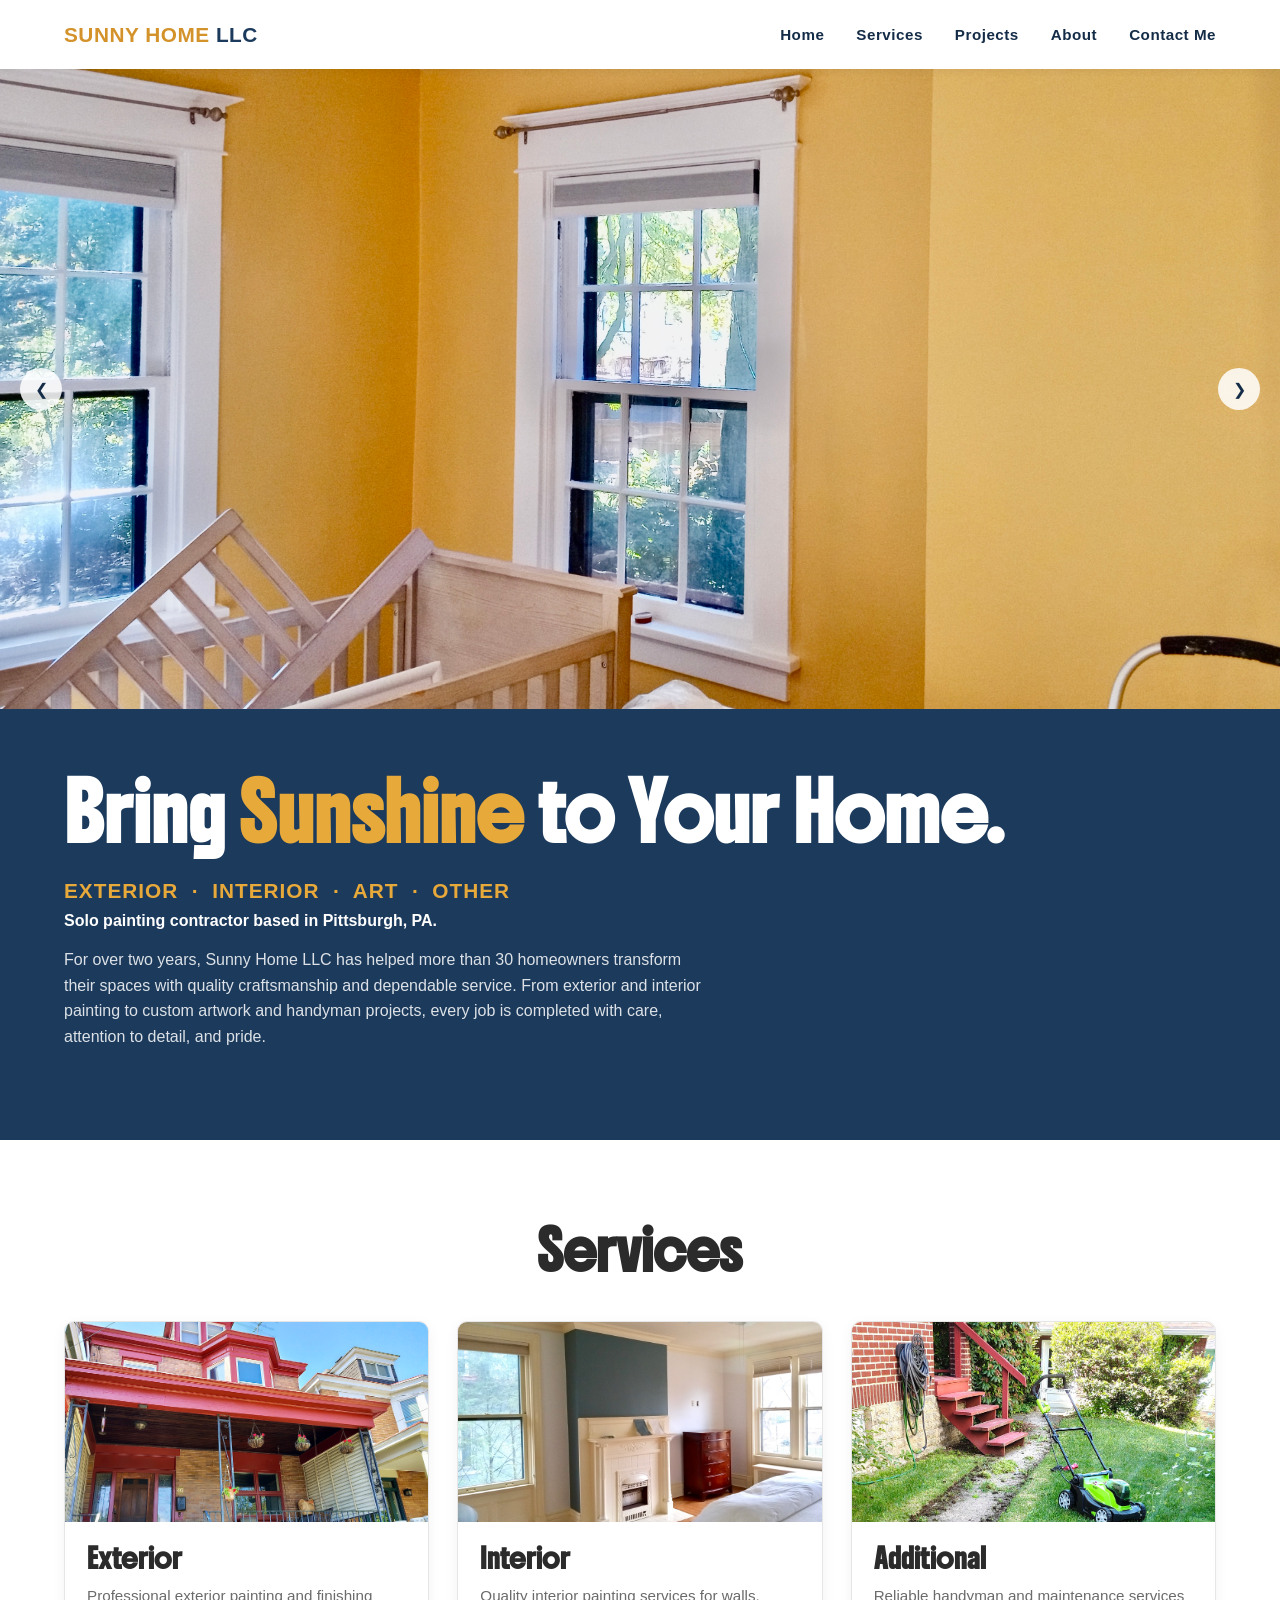
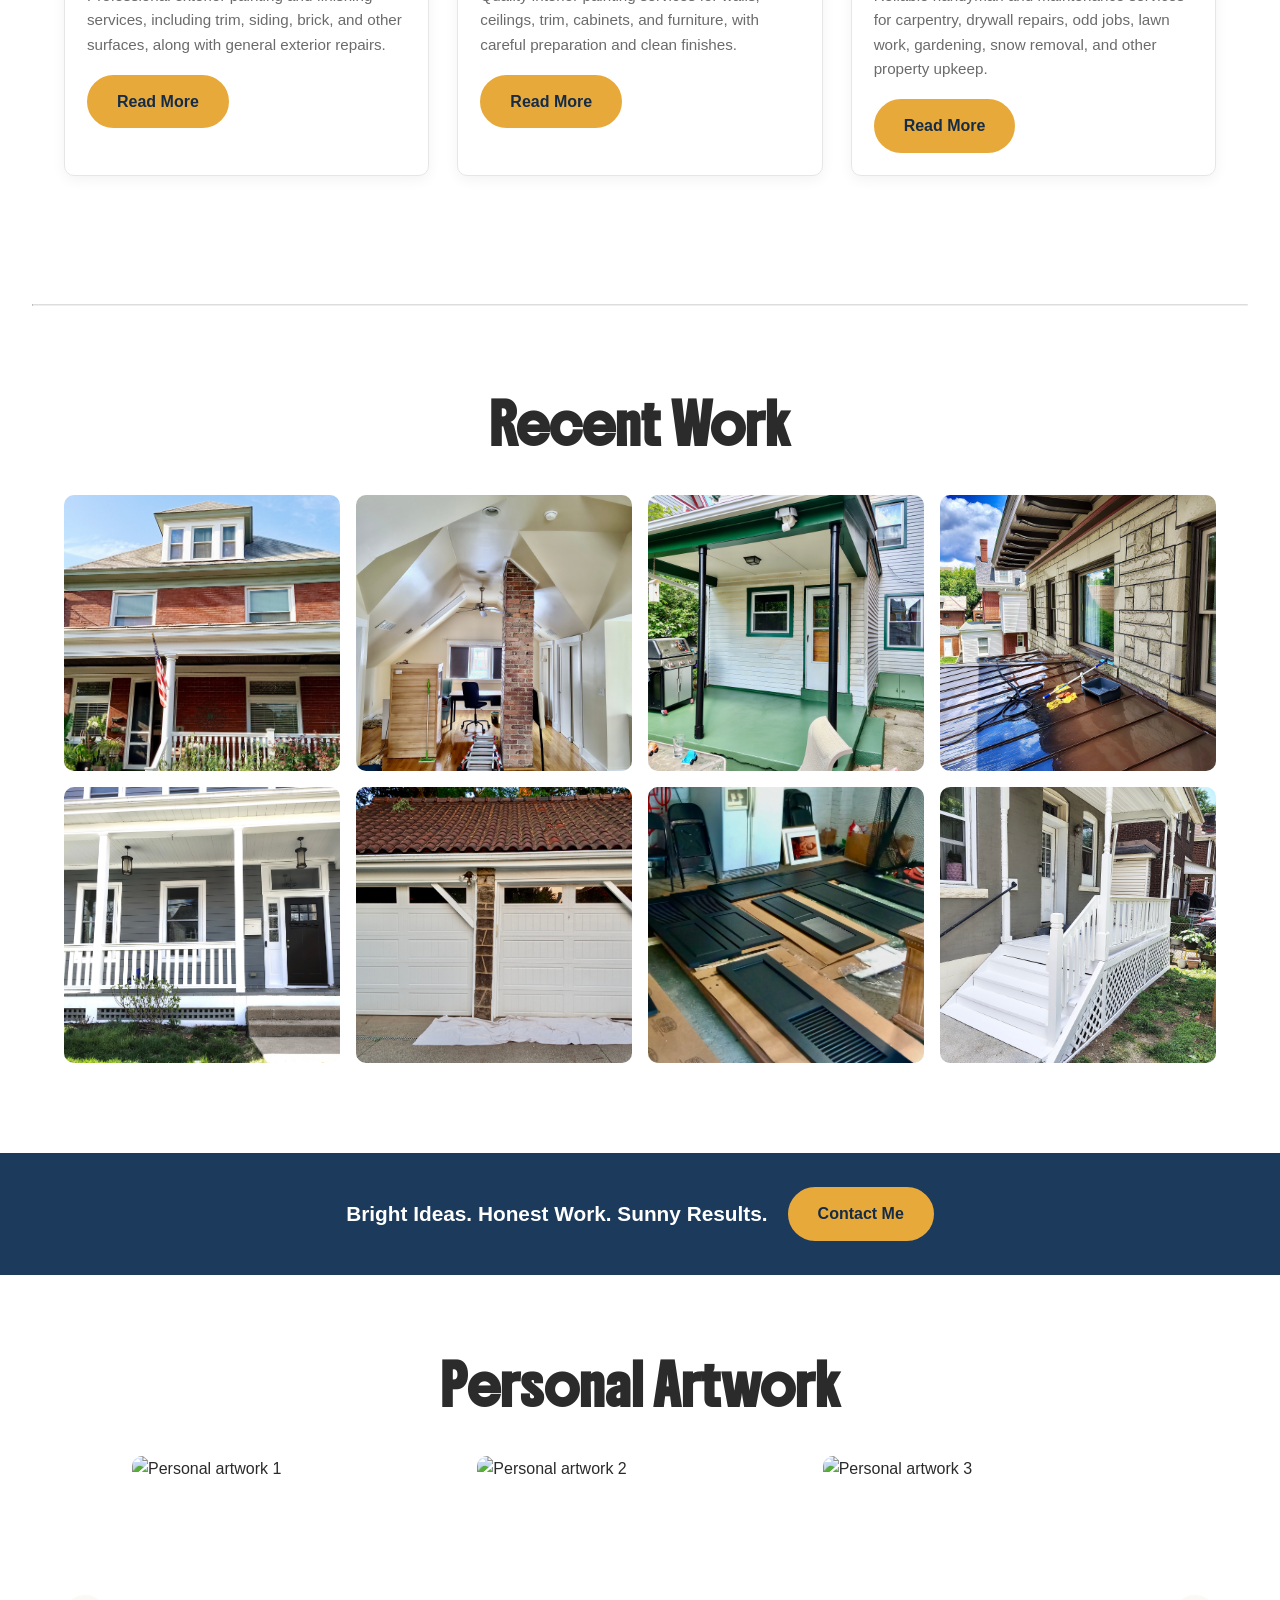
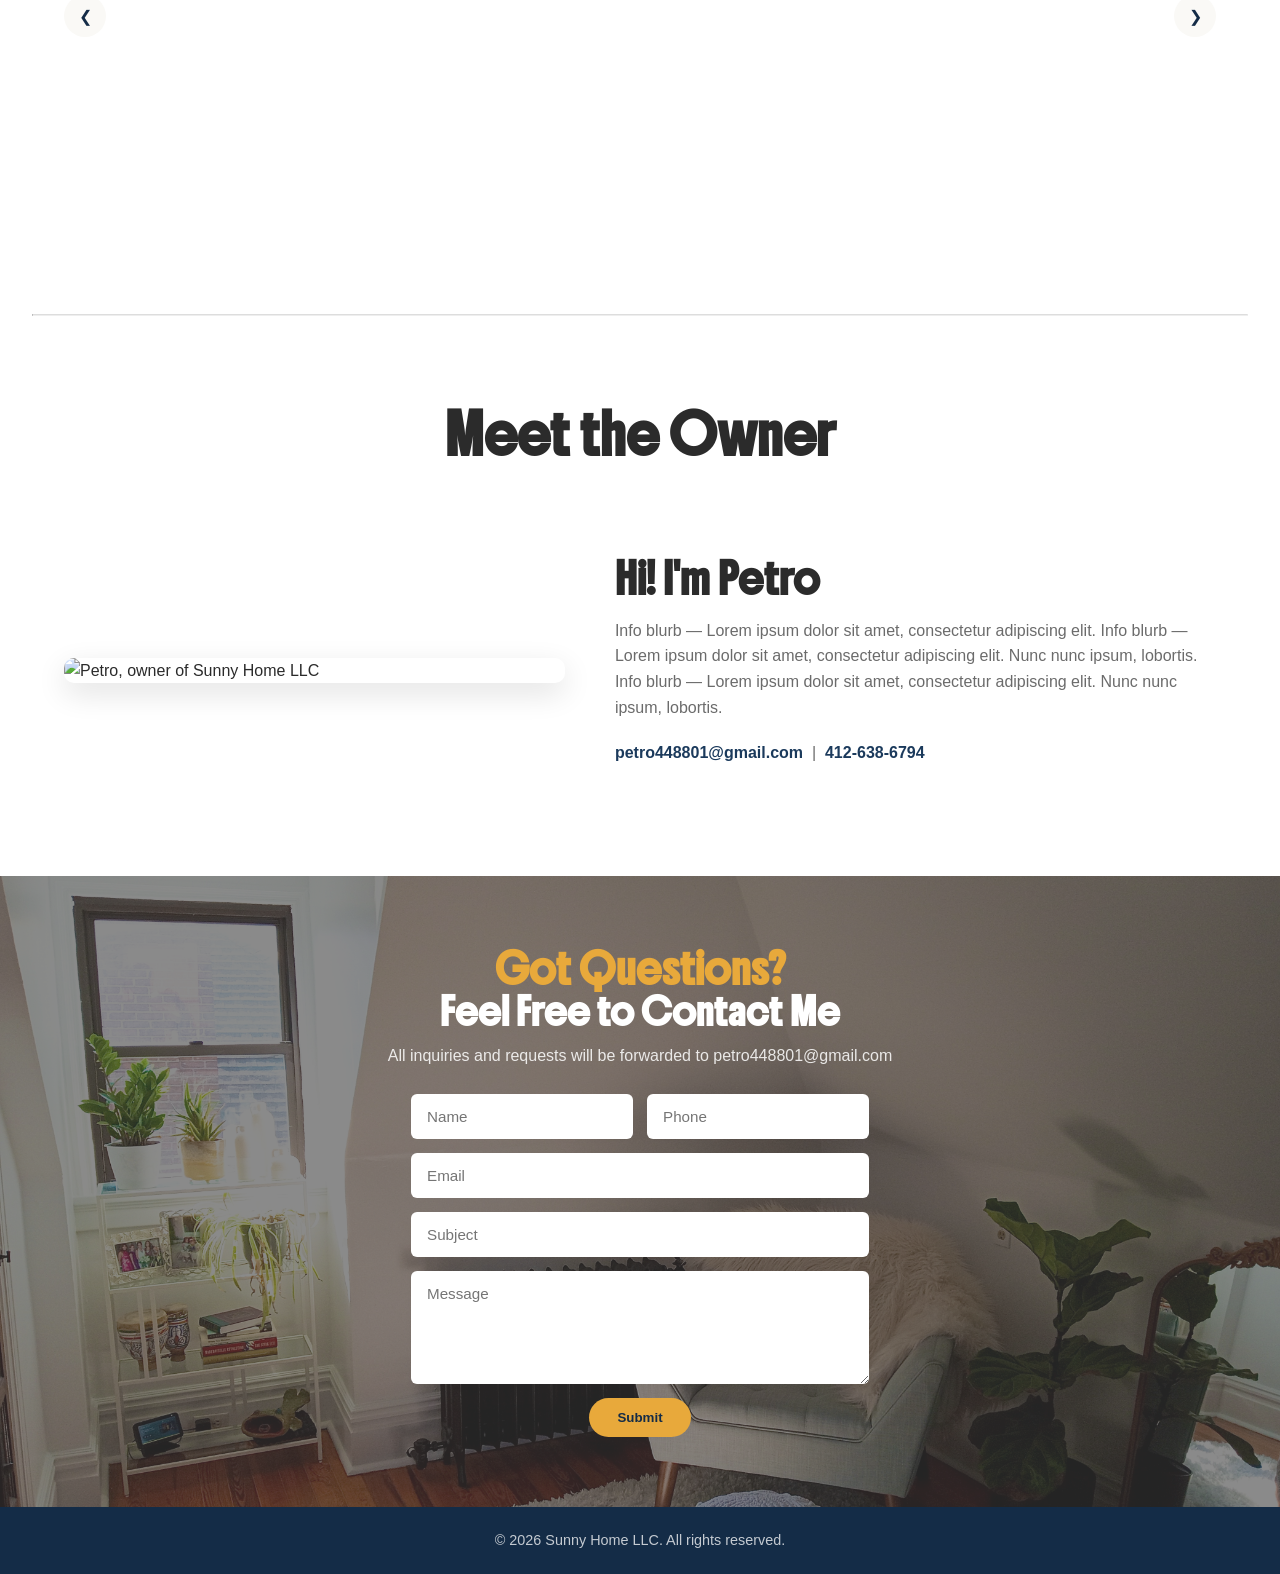
==== index.html @ 4b1f2ca2 "Add files via upload" ====
<!DOCTYPE html>
<html>
  <head>
    <meta charset="UTF-8">
    <meta name="viewport" content="width=device-width, initial-scale=1.0">

    <title>Sunny Home LLC | Painting & Handyman Services in Pittsburgh, PA</title>
    <link rel="stylesheet" href="style.css">

	<link rel="preconnect" href="https://fonts.googleapis.com">
<link rel="preconnect" href="https://fonts.gstatic.com" crossorigin>
<link href="https://fonts.googleapis.com/css2?family=Boldonse&display=swap" rel="stylesheet">

  </head>
  <body>

  <header class="site-header">
    <div class="header-inner">
      <a href="#home" class="logo">SUNNY HOME <span>LLC</span></a>

      <!-- Hamburger button, only shows on mobile -->
      <button class="menu-toggle" id="menuToggle" aria-label="Open menu">
        <span></span><span></span><span></span>
      </button>

      <nav class="main-nav" id="mainNav">
        <ul>
          <li><a href="#home">Home</a></li>
          <li><a href="#services">Services</a></li>
          <li><a href="#projects">Projects</a></li>
          <li><a href="#about">About</a></li>
          <li><a href="#contact">Contact Me</a></li>
        </ul>
      </nav>
    </div>
  </header>


  <section class="hero" id="home">
    <div class="slider" id="heroSlider">
      <div class="slide active">
        <img src="images/interior/yellowWallsWindows.jpg" alt="Sunny yellow painted walls and windows">
      </div>
      <div class="slide">
        <img src="images/interior/beigeStairsLadder.jpg" alt="Freshly painted white exterior of event space">
      </div>
      <div class="slide">
        <img src="images/exterior/whiteEventSpace.jpg" alt="Freshly painted white exterior of event space">
      </div>
    </div>
    <button class="slider-arrow prev" data-slider="heroSlider" aria-label="Previous photo">&#10094;</button>
    <button class="slider-arrow next" data-slider="heroSlider" aria-label="Next photo">&#10095;</button>
  </section>


  <section class="intro-banner">
    <div class="container">
      <h1>Bring <span class="accent">Sunshine</span> to Your Home.</h1>
      <p class="tags">EXTERIOR &nbsp;&middot;&nbsp; INTERIOR &nbsp;&middot;&nbsp; ART &nbsp;&middot;&nbsp; OTHER</p>
      <p class="lede">Solo painting contractor based in Pittsburgh, PA.</p>
      <p class="body-text">
        For over two years, Sunny Home LLC has helped more than 30 homeowners transform their spaces with quality craftsmanship and dependable service. From exterior and interior painting to custom artwork and handyman projects, every job is completed with care, attention to detail, and pride.
      </p>
    </div>
  </section>


  <section class="services" id="services">
    <div class="container">
      <h2 class="section-title">Services</h2>

      <div class="service-grid">
        <article class="service-card">
          <img src="images/exterior/redBordersHouse.jpg" alt="Exterior painting project">
          <div class="service-body">
            <h3>Exterior</h3>
            <p>Professional exterior painting and finishing services, including trim, siding, brick, and other surfaces, along with general exterior repairs.</p>
            <a href="#" class="btn btn-gold">Read More</a>
          </div>
        </article>

        <article class="service-card">
          <img src="images/interior/beigeBedroomFireplace.jpg" alt="Interior painting project">
          <div class="service-body">
            <h3>Interior</h3>
            <p> Quality interior painting services for walls, ceilings, trim, cabinets, and furniture, with careful preparation and clean finishes.</p>
            <a href="#" class="btn btn-gold">Read More</a>
          </div>
        </article>

        <article class="service-card">
          <img src="images/other/greenGardenLawnmower.jpg" alt="Additional services: green garden with lawnmower">
          <div class="service-body">
            <h3>Additional</h3>
            <p>Reliable handyman and maintenance services for carpentry, drywall repairs, odd jobs, lawn work, gardening, snow removal, and other property upkeep.</p>
            <a href="#" class="btn btn-gold">Read More</a>
          </div>
        </article>
      </div>
    </div>
  </section>
<hr>

  <section class="gallery" id="projects">
    <div class="container">
      <h2 class="section-title">Recent Work</h2>
      <div class="gallery-grid">
        <div class="gallery-item"><img src="images/exterior/brickTwoFloorHouseFront.jpg" alt="Recent painting project 1, of brick two-floor house"></div>
        <div class="gallery-item"><img src="images/interior/beigeGeometricChimneyRoom.jpg" alt="Recent painting project 2, of beige geometric room with a brick chimney in the middle"></div>
        <div class="gallery-item"><img src="images/exterior/greenBackPorchGrill.jpg" alt="Recent painting project 3, of green back porch with grill"></div>
        <div class="gallery-item"><img src="images/other/servicingSecFloorWindow.jpg" alt="Recent painting project 4, servicing second floor window with cleaning tools"></div>
        <div class="gallery-item"><img src="images/exterior/grayWhiteFrontPorchHouse.jpg" alt="Recent painting project 5, of gray and white front porch"></div>
        <div class="gallery-item"><img src="images/exterior/whiteTwoGarages.jpg" alt="Recent painting project 6, of two white garages"></div>
        <div class="gallery-item"><img src="images/interior/blackDryingCabinets.jpg" alt="Recent painting project 7, of freshly-painted black cabinet doors drying"></div>
        <div class="gallery-item"><img src="images/exterior/whiteStairsBackPorch.jpg" alt="Recent painting project 8, of white stairs leading to back porch"></div>
      </div>
    </div>
  </section>


  <section class="cta-strip">
    <div class="container cta-inner">
      <p>Bright Ideas. Honest Work. Sunny Results.</p>
      <div class="cta-buttons">
        <a href="#contact" class="btn btn-gold">Contact Me</a>
      </div>
    </div>
  </section>


  <section class="artwork">
    <div class="container">
      <h2 class="section-title">Personal Artwork</h2>
    </div>
    <div class="artwork-slider-wrap">
      <button class="slider-arrow prev" data-slider="artSlider" aria-label="Previous artwork">&#10094;</button>
      <div class="artwork-slider" id="artSlider">
        <div class="art-track">
          <div class="art-slide"><img src="https://placehold.co/450x350/6f8fb8/ffffff?text=Artwork+1" alt="Personal artwork 1"></div>
          <div class="art-slide"><img src="https://placehold.co/450x350/cfd6df/6b6b6b?text=Artwork+2" alt="Personal artwork 2"></div>
          <div class="art-slide"><img src="https://placehold.co/450x350/eaeaea/6b6b6b?text=Artwork+3" alt="Personal artwork 3"></div>
        </div>
      </div>
      <button class="slider-arrow next" data-slider="artSlider" aria-label="Next artwork">&#10095;</button>
    </div>
  </section>

<hr>
  <section class="about" id="about">
    <div class="container about-grid">
      <h2 class="section-title about-title">Meet the Owner</h2>
      <div class="about-photo">
        <img src="https://placehold.co/500x600/6f8fb8/ffffff?text=Petro%27s+Photo" alt="Petro, owner of Sunny Home LLC">
      </div>
      <div class="about-text">
        <h3>Hi! I'm Petro</h3>
        <p>
          Info blurb — Lorem ipsum dolor sit amet, consectetur adipiscing elit.
          Info blurb — Lorem ipsum dolor sit amet, consectetur adipiscing elit.
          Nunc nunc ipsum, lobortis. Info blurb — Lorem ipsum dolor sit amet,
          consectetur adipiscing elit. Nunc nunc ipsum, lobortis.
        </p>
        <p class="contact-line">
          <a href="mailto:petro448801@gmail.com">petro448801@gmail.com</a>
          &nbsp;|&nbsp;
          <a href="tel:4126366794">412-638-6794</a>
        </p>
      </div>
    </div>
  </section>


  <section class="contact" id="contact">
    <div class="contact-overlay">
      <div class="contactcontainer">
        <p class="eyebrow">Got Questions?</p>
        <h2>Feel Free to Contact Me</h2>
        <p class="contact-sub">All inquiries and requests will be forwarded to petro448801@gmail.com</p>

        <form id="contactForm" class="contact-form" action="https://formspree.io/f/mqpkzjka" method="POST">
          <div class="form-row">
            <input type="text" name="name" placeholder="Name" required>
            <input type="text" name="phone" placeholder="Phone">
          </div>
          <input type="email" name="email" placeholder="Email" required>
          <input type="text" name="subject" placeholder="Subject">
          <textarea name="message" rows="5" placeholder="Message" required></textarea>
          <button type="submit" class="btn btn-gold">Submit</button>
        </form>
      </div>
    </div>
  </section>


  <footer class="site-footer">
    <p>&copy; <span id="year"></span> Sunny Home LLC. All rights reserved.</p>
  </footer>

  <script src="script.js"></script>
</body>
</html>
---- style.css ----
:root {
  /* Colors */
  --color-navy: #1b3a5c;
  --color-navy-dark: #142c47;
  --color-gold: #e8a93b;
  --color-gold-dark: #d4922b;
  --color-white: #ffffff;
  --color-cream: #faf9f6;
  --color-text: #2b2b2b;
  --color-text-light: #6b6b6b;

  /* Fonts */
  --font-heading: 'Boldonse', system-ui, sans-serif;
  --font-body: 'Inter', sans-serif;


  /* Layout */
  --max-width: 1200px;
  --radius: 10px;
}

/* base styles*/

* {
  margin: 0;
  padding: 0;
  box-sizing: border-box;
}
hr{
  display: block;
  margin-top: 3em;
  margin-bottom: 3em;
  margin-left: 2em;
  margin-right: 2em;

  border-top: 1px solid #ddd;
}




body {
  font-family: var(--font-body);
  color: var(--color-text);
  background: var(--color-white);
  line-height: 1.6;
}

img {
  max-width: 100%;
  display: block;
}

a {
  text-decoration: none;
  color: inherit;
}

ul {
  list-style: none;
}

.container {
  max-width: var(--max-width);
  margin: 0 auto;
  padding: 0 24px;
}
.contactcontainer {
  max-width: var(--max-width);
  margin: 0 auto;
  padding: 0 24px;
  display:grid;
  place-items: center;
}

.section-title {
  font-family: var(--font-heading);
  font-size: 2.4rem;
  text-align: center;
  margin-bottom: 40px;
}

/* Reusable buttons */
.btn {
  display: inline-block;
  padding: 12px 28px;
  border-radius: 999px;
  font-weight: 600;
  font-family: var(--font-body);
  transition: transform 0.15s ease, opacity 0.15s ease;
}
.btn:hover {
  transform: translateY(-2px);
}
.btn-gold {
  background: var(--color-gold);
  color: var(--color-navy-dark);
  border: 2px solid var(--color-gold);
}
.btn-gold:hover {
  background: var(--color-gold-dark);
  border-color: var(--color-gold-dark);
}
.btn-outline {
  background: transparent;
  color: var(--color-gold);
  border: 2px solid var(--color-gold);
}
.btn-outline:hover {
  background: var(--color-gold);
  color: var(--color-navy-dark);
}

/*header/nav*/

.site-header {
  background: var(--color-white);
  box-shadow: 0 2px 8px rgba(0, 0, 0, 0.06);
  position: sticky;
  top: 0;
  z-index: 100;
}

.header-inner {
  max-width: var(--max-width);
  margin: 0 auto;
  padding: 18px 24px;
  display: flex;
  align-items: center;
  justify-content: space-between;
}

.logo {
  font-family: var(--font-body);
  font-weight: 700;
  font-size: 1.3rem;
  color: var(--color-gold-dark);
  letter-spacing: 0.5px;
}
.logo span {
  color: var(--color-navy);
}

.main-nav ul {
  display: flex;
  gap: 32px;
}
.main-nav a {
  font-weight: 600;
  font-size: 0.95rem;
  color: var(--color-navy-dark);
  letter-spacing: 0.5px;
}
.main-nav a:hover {
  color: var(--color-gold-dark);
}

.menu-toggle {
  display: none;
  flex-direction: column;
  gap: 5px;
  background: none;
  border: none;
  cursor: pointer;
  padding: 6px;
}
.menu-toggle span {
  width: 26px;
  height: 3px;
  background: var(--color-navy);
  border-radius: 2px;
}

/*hero*/

.hero {
  position: relative;
  width: 100%;
  aspect-ratio: 2 / 1;
  overflow: hidden;
  background: var(--color-cream);
}

.slider {
  width: 100%;
  height: 100%;
  position: relative;
}

.slide {
  position: absolute;
  inset: 0;
  opacity: 0;
  transition: opacity 0.6s ease;
}
.slide.active {
  opacity: 1;
}
.slide img {
  width: 100%;
  height: 100%;
  object-fit: cover;
}

.slider-arrow {
  position: absolute;
  top: 50%;
  transform: translateY(-50%);
  background: rgba(255, 255, 255, 0.85);
  border: none;
  width: 42px;
  height: 42px;
  border-radius: 50%;
  cursor: pointer;
  font-size: 1rem;
  color: var(--color-navy-dark);
  z-index: 5;
}
.slider-arrow:hover {
  background: var(--color-white);
}
.slider-arrow.prev { left: 20px; }
.slider-arrow.next { right: 20px; }

/*intro banner*/

.intro-banner {
  background: var(--color-navy);
  color: var(--color-white);
  padding: 60px 0 90px;
}
.intro-banner h1 {
  font-family: var(--font-heading);
  font-weight: 700;
  font-size: clamp(2.2rem, 5vw, 3.4rem);
  margin-bottom: 18px;
}
.intro-banner .accent {
  color: var(--color-gold);
}
.intro-banner .tags {
  font-family: var(--font-body);
  color: var(--color-gold);
  font-weight: 600;
  letter-spacing: 1px;
  font-size: 1.3em;
}
.intro-banner .lede {
  font-weight: 600;
  margin-bottom: 14px;
}
.intro-banner .body-text {
  max-width: 640px;
  color: rgba(255, 255, 255, 0.85);
}

/*services */

.services {
  padding: 80px 0;
}
.service-grid {
  display: grid;
  grid-template-columns: repeat(3, 1fr);
  gap: 28px;
}
.service-card {
  border: 1px solid #e6e6e6;
  border-radius: var(--radius);
  overflow: hidden;
  box-shadow: 0 4px 14px rgba(0, 0, 0, 0.05);
  transition: transform 0.2s ease;
}
.service-card:hover {
  transform: translateY(-4px);
}
.service-card img {
  width: 100%;
  height: 200px;
  object-fit: cover;
}
.service-body {
  padding: 22px;
}
.service-body h3 {
  font-family: var(--font-heading);
  margin-bottom: 10px;
}
.service-body p {
  color: var(--color-text-light);
  font-size: 0.95rem;
  margin-bottom: 18px;
}

/*gallery*/

.gallery {
  padding: 40px 0 90px;
}
.gallery-grid {
  display: grid;
  grid-template-columns: repeat(4, 1fr);
  gap: 16px;
}
.gallery-item {
  border-radius: var(--radius);
  overflow: hidden;
}
.gallery-item img {
  width: 100%;
  height: 100%;
  aspect-ratio: 1 / 1;
  object-fit: cover;
  transition: transform 0.3s ease;
}
.gallery-item:hover img {
  transform: scale(1.06);
}

/*cta*/

.cta-strip {
  background: var(--color-navy);
  padding: 34px 0;
}
.cta-inner {
  display: flex;
  align-items: center;
  justify-content: center;
  flex-wrap: wrap;
  gap: 20px;
}
.cta-inner p {
  color: var(--color-white);
  font-weight: 600;
  font-size: 1.3rem;
}
.cta-buttons {
  display: flex;
  gap: 14px;
}

/*personal art*/

.artwork {
  padding: 80px 0 20px;
}
.artwork-slider-wrap {
  display: flex;
  align-items: center;
  gap: 16px;
  max-width: var(--max-width);
  margin: 0 auto;
  padding: 0 24px 70px;
}
.artwork-slider {
  overflow: hidden;
  flex: 1;
}
.art-track {
  display: flex;
  transition: transform 0.5s ease;
}
.art-slide {
  min-width: 33.333%;
  padding: 0 10px;
}
.art-slide img {
  width: 100%;
  height: 320px;
  object-fit: cover;
  border-radius: var(--radius);
}
.artwork-slider-wrap .slider-arrow {
  position: static;
  transform: none;
  background: var(--color-cream);
  flex-shrink: 0;
}

/*meet owner*/

.about {
  padding: 40px 0 90px;
}
.about-grid {
  display: grid;
  grid-template-columns: 1fr 1.2fr;
  gap: 50px;
  align-items: center;
}
.about-title {
  grid-column: 1 / -1;
}
.about-photo img {
  border-radius: var(--radius);
  box-shadow: 0 10px 30px rgba(0, 0, 0, 0.12);
}
.about-text h3 {
  font-family: var(--font-heading);
  font-size: 1.8rem;
  margin-bottom: 16px;
}
.about-text p {
  color: var(--color-text-light);
  margin-bottom: 20px;
}
.contact-line a {
  font-weight: 700;
  color: var(--color-navy);
}
.contact-line a:hover {
  color: var(--color-gold-dark);
}

/*contact*/

.contact {
  position: relative;
  background: linear-gradient(rgba(60, 60, 60, 0.6), rgba(60, 60, 60, 0.6)),
              url('images/interior/beigeChairWindowRoom.jpg') center/cover;
  color: var(--color-white);
  padding: 70px 0;
}
.contact .eyebrow {
  font-family: var(--font-heading);
  color: var(--color-gold);
  font-weight: 700;
  font-size: 1.8rem;
}
.contact h2 {
  font-family: var(--font-heading);
  font-size: 1.6rem;
  margin-bottom: 10px;
}
.contact-sub {
  margin-bottom: 26px;
  color: rgba(255, 255, 255, 0.85);
}
.contact-form {
  max-width: 640px;
  display: flex;
  flex-direction: column;
  gap: 14px;
}
.form-row {
  display: flex;
  gap: 14px;
}
.contact-form input,
.contact-form textarea {
  width: 100%;
  padding: 14px 16px;
  border: none;
  border-radius: 6px;
  font-family: var(--font-body);
  font-size: 0.95rem;
}
.contact-form button {
  align-self: center;
  border: none;
  cursor: pointer;
}

/*footer*/

.site-footer {
  background: var(--color-navy-dark);
  color: rgba(255, 255, 255, 0.75);
  text-align: center;
  padding: 22px 0;
  font-size: 0.9rem;
}

/*responsive/mobile*/

@media (max-width: 900px) {
  .service-grid { grid-template-columns: 1fr; }
  .gallery-grid { grid-template-columns: repeat(2, 1fr); }
  .about-grid { grid-template-columns: 1fr; }
  .art-slide { min-width: 50%; }
}

@media (max-width: 640px) {
  .menu-toggle { display: flex; }

  .main-nav {
    position: absolute;
    top: 100%;
    left: 0;
    width: 100%;
    background: var(--color-white);
    box-shadow: 0 8px 12px rgba(0,0,0,0.08);
    max-height: 0;
    overflow: hidden;
    transition: max-height 0.3s ease;
  }
  .main-nav.open {
    max-height: 300px;
  }
  .main-nav ul {
    flex-direction: column;
    padding: 10px 24px 20px;
    gap: 16px;
  }

  .gallery-grid { grid-template-columns: repeat(2, 1fr); }
  .art-slide { min-width: 100%; }
  .form-row { flex-direction: column; }
  .cta-inner { justify-content: center; text-align: center; }
}
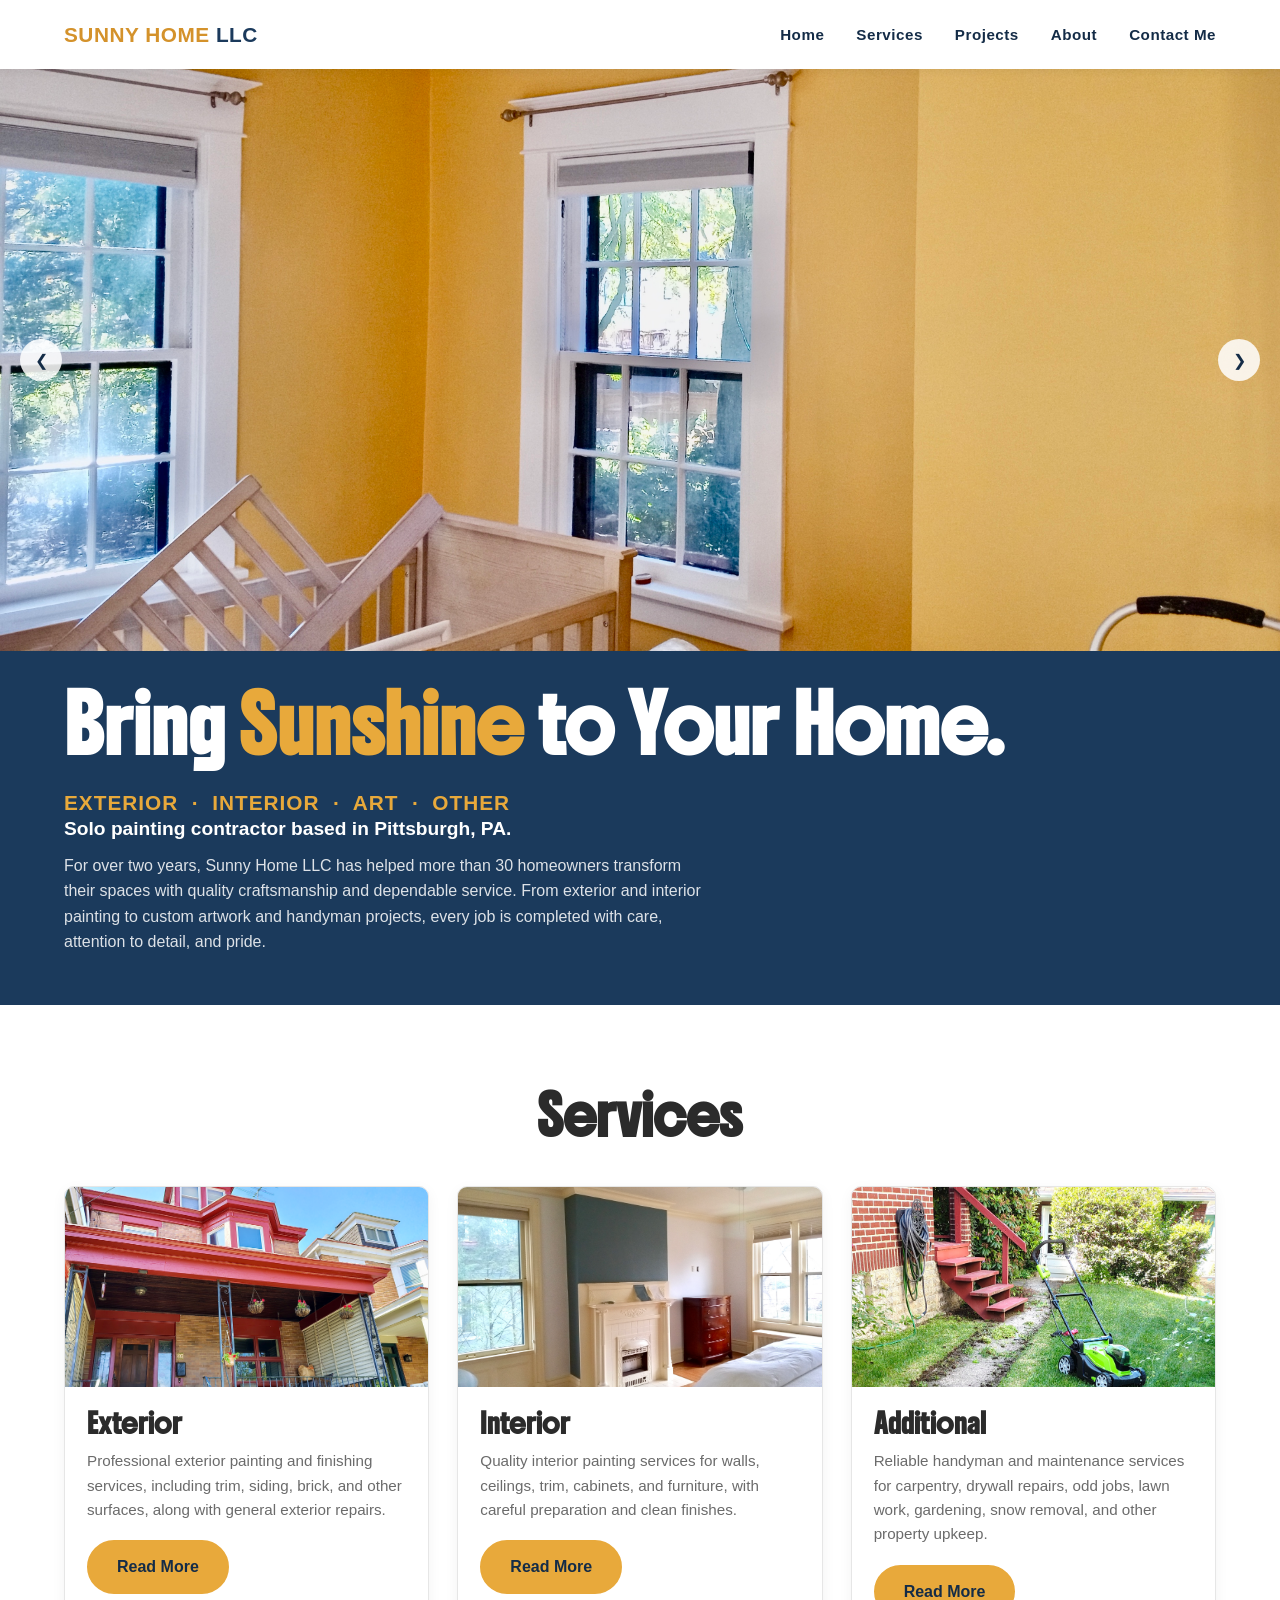
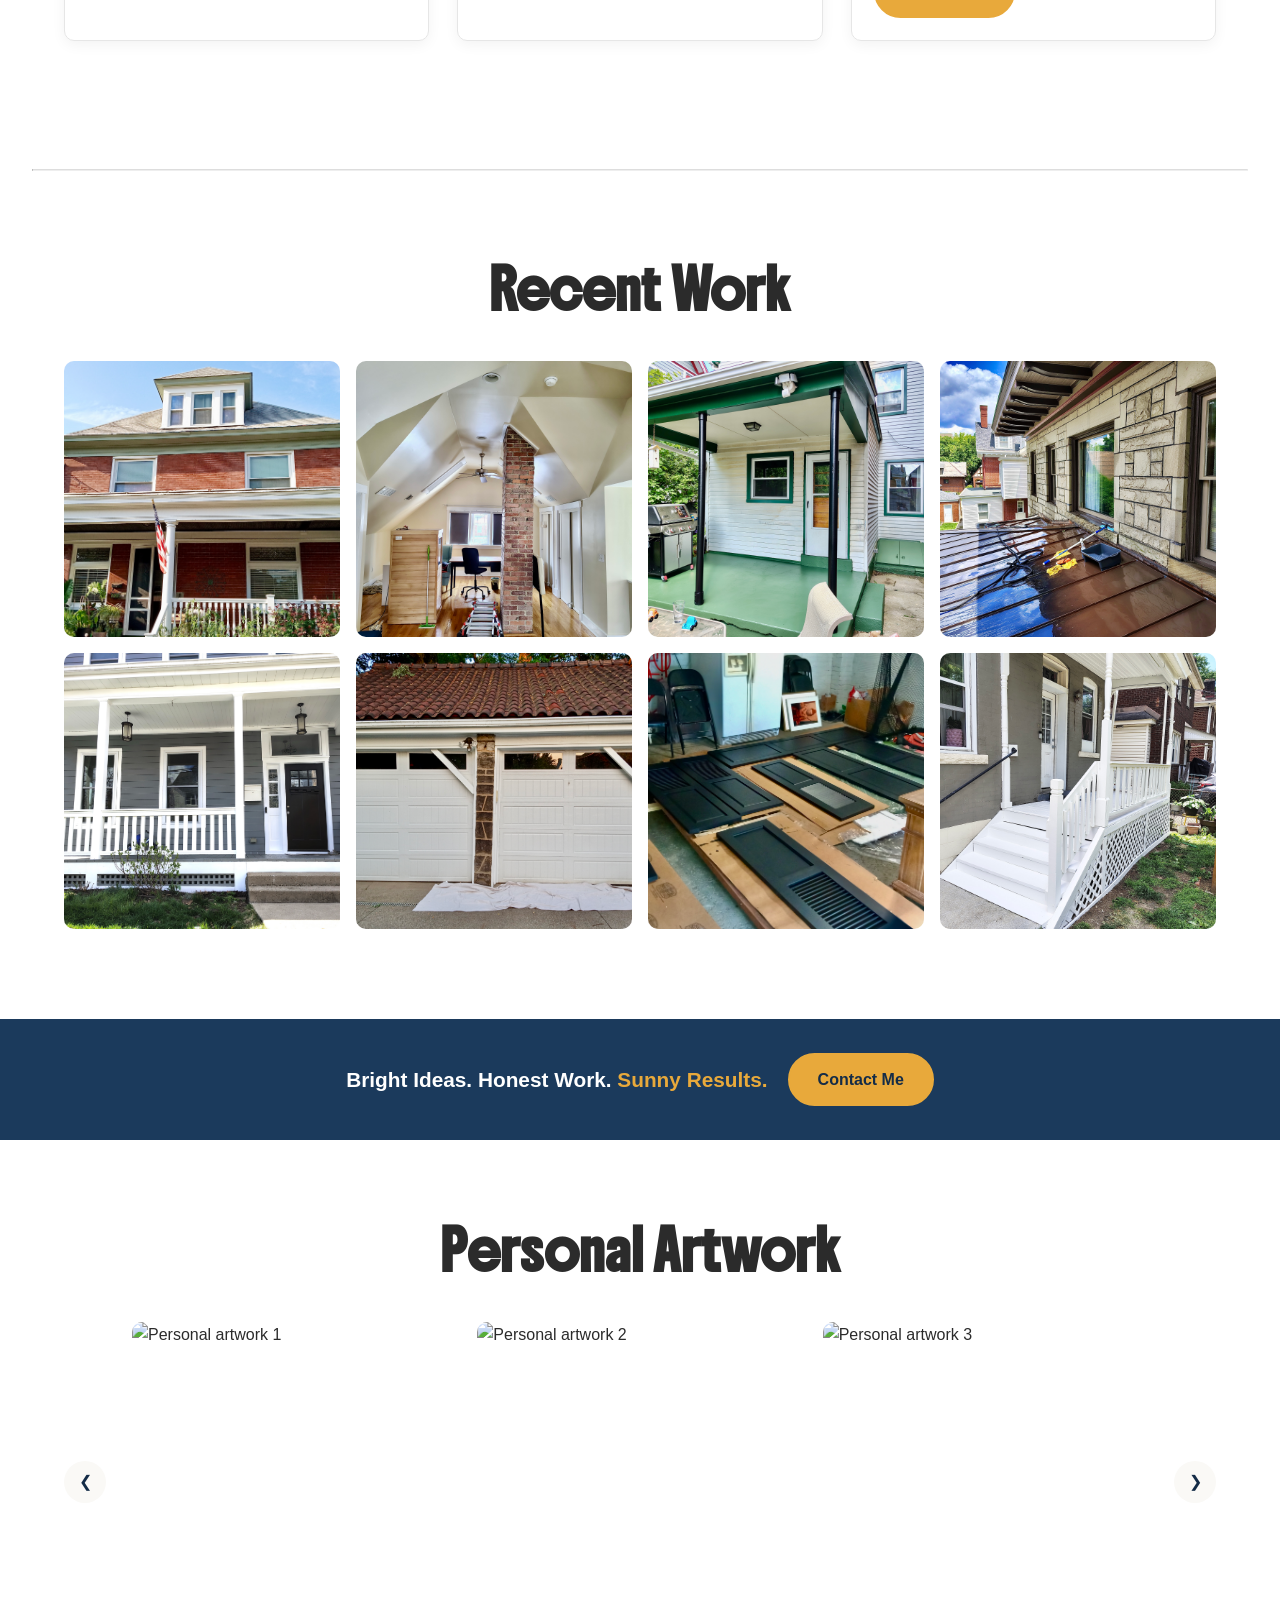
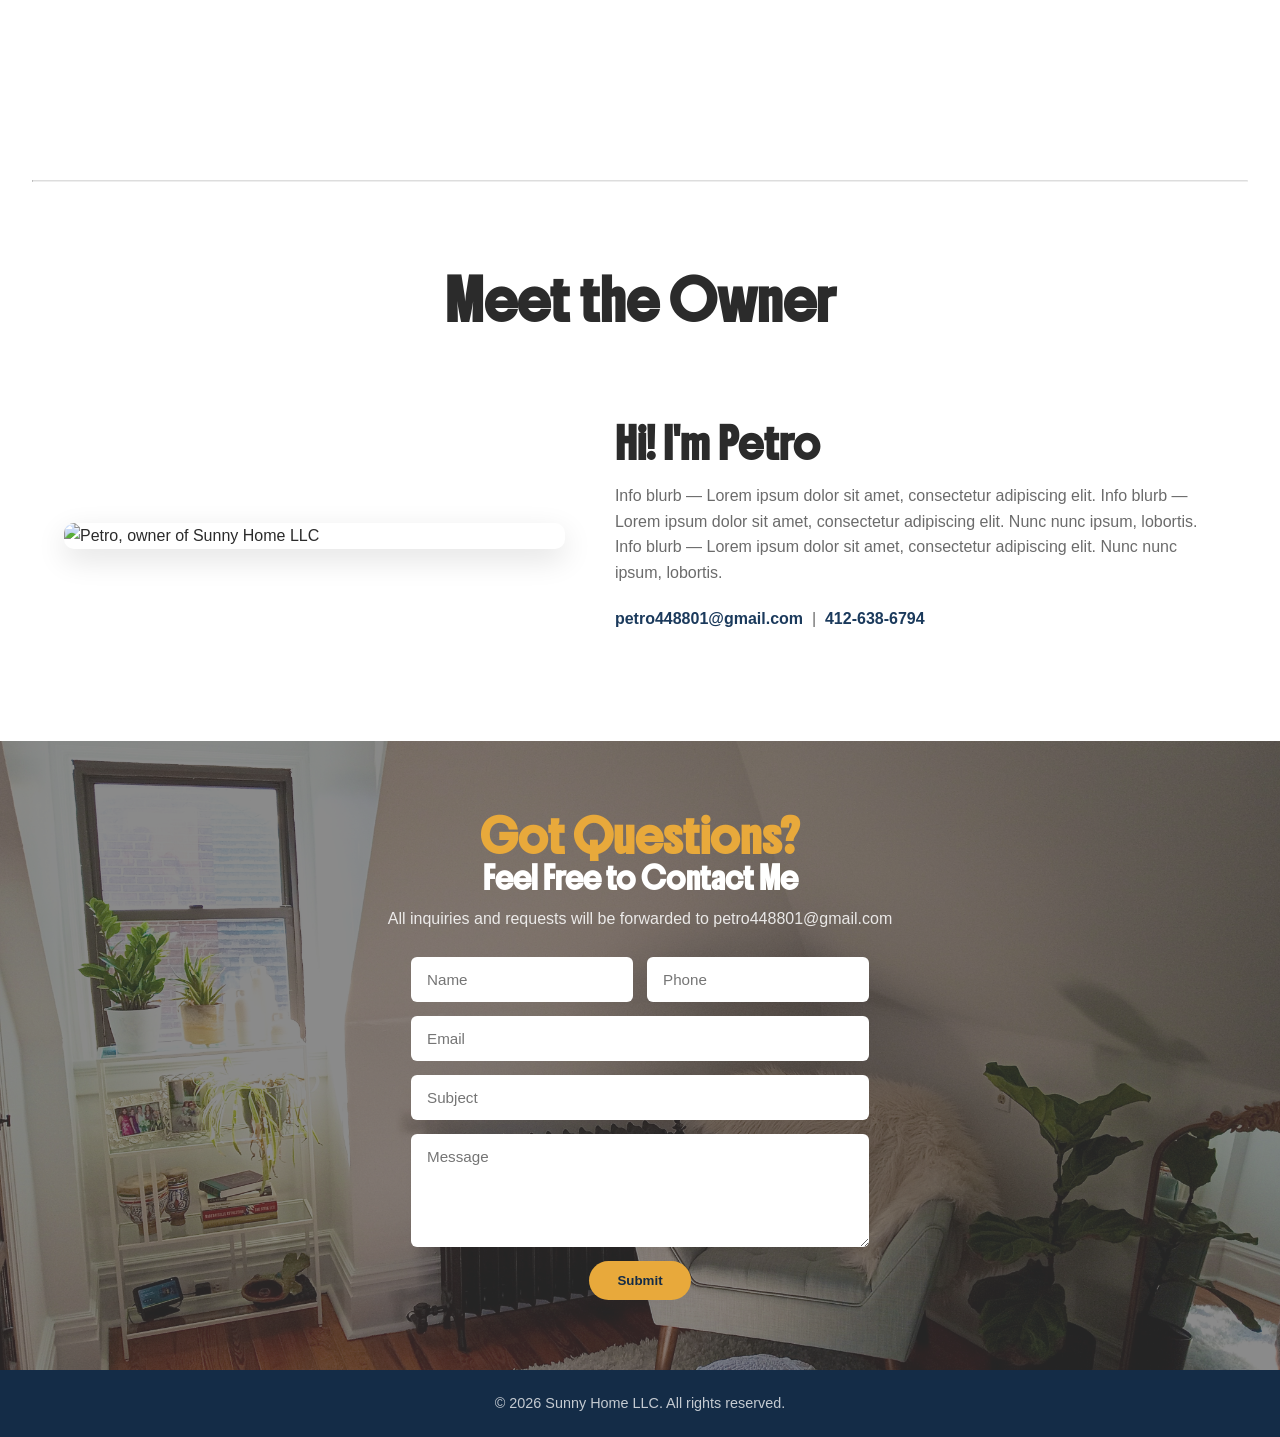
==== commit b49876e6: "Add files via upload" ====
--- a/index.html
+++ b/index.html
@@ -120,7 +120,7 @@
 
   <section class="cta-strip">
     <div class="container cta-inner">
-      <p>Bright Ideas. Honest Work. Sunny Results.</p>
+      <p>Bright Ideas. Honest Work. <span class = "accent">Sunny Results.</span></p> 
       <div class="cta-buttons">
         <a href="#contact" class="btn btn-gold">Contact Me</a>
       </div>
--- a/style.css
+++ b/style.css
@@ -177,7 +177,7 @@
 .hero {
   position: relative;
   width: 100%;
-  aspect-ratio: 2 / 1;
+  aspect-ratio: 2.2 / 1;
   overflow: hidden;
   background: var(--color-cream);
 }
@@ -228,7 +228,7 @@
 .intro-banner {
   background: var(--color-navy);
   color: var(--color-white);
-  padding: 60px 0 90px;
+  padding: 30px 0 50px;
 }
 .intro-banner h1 {
   font-family: var(--font-heading);
@@ -248,7 +248,10 @@
 }
 .intro-banner .lede {
   font-weight: 600;
-  margin-bottom: 14px;
+  margin-bottom: 14px; 
+  font-size:1.2em;
+  Line-height:1;
+
 }
 .intro-banner .body-text {
   max-width: 640px;
@@ -336,6 +339,11 @@
   font-weight: 600;
   font-size: 1.3rem;
 }
+
+.cta-strip .accent {
+  color: var(--color-gold);
+}
+
 .cta-buttons {
   display: flex;
   gap: 14px;
@@ -427,11 +435,11 @@
   font-family: var(--font-heading);
   color: var(--color-gold);
   font-weight: 700;
-  font-size: 1.8rem;
+  font-size: 2rem;
 }
 .contact h2 {
   font-family: var(--font-heading);
-  font-size: 1.6rem;
+  font-size: 1.3rem;
   margin-bottom: 10px;
 }
 .contact-sub {
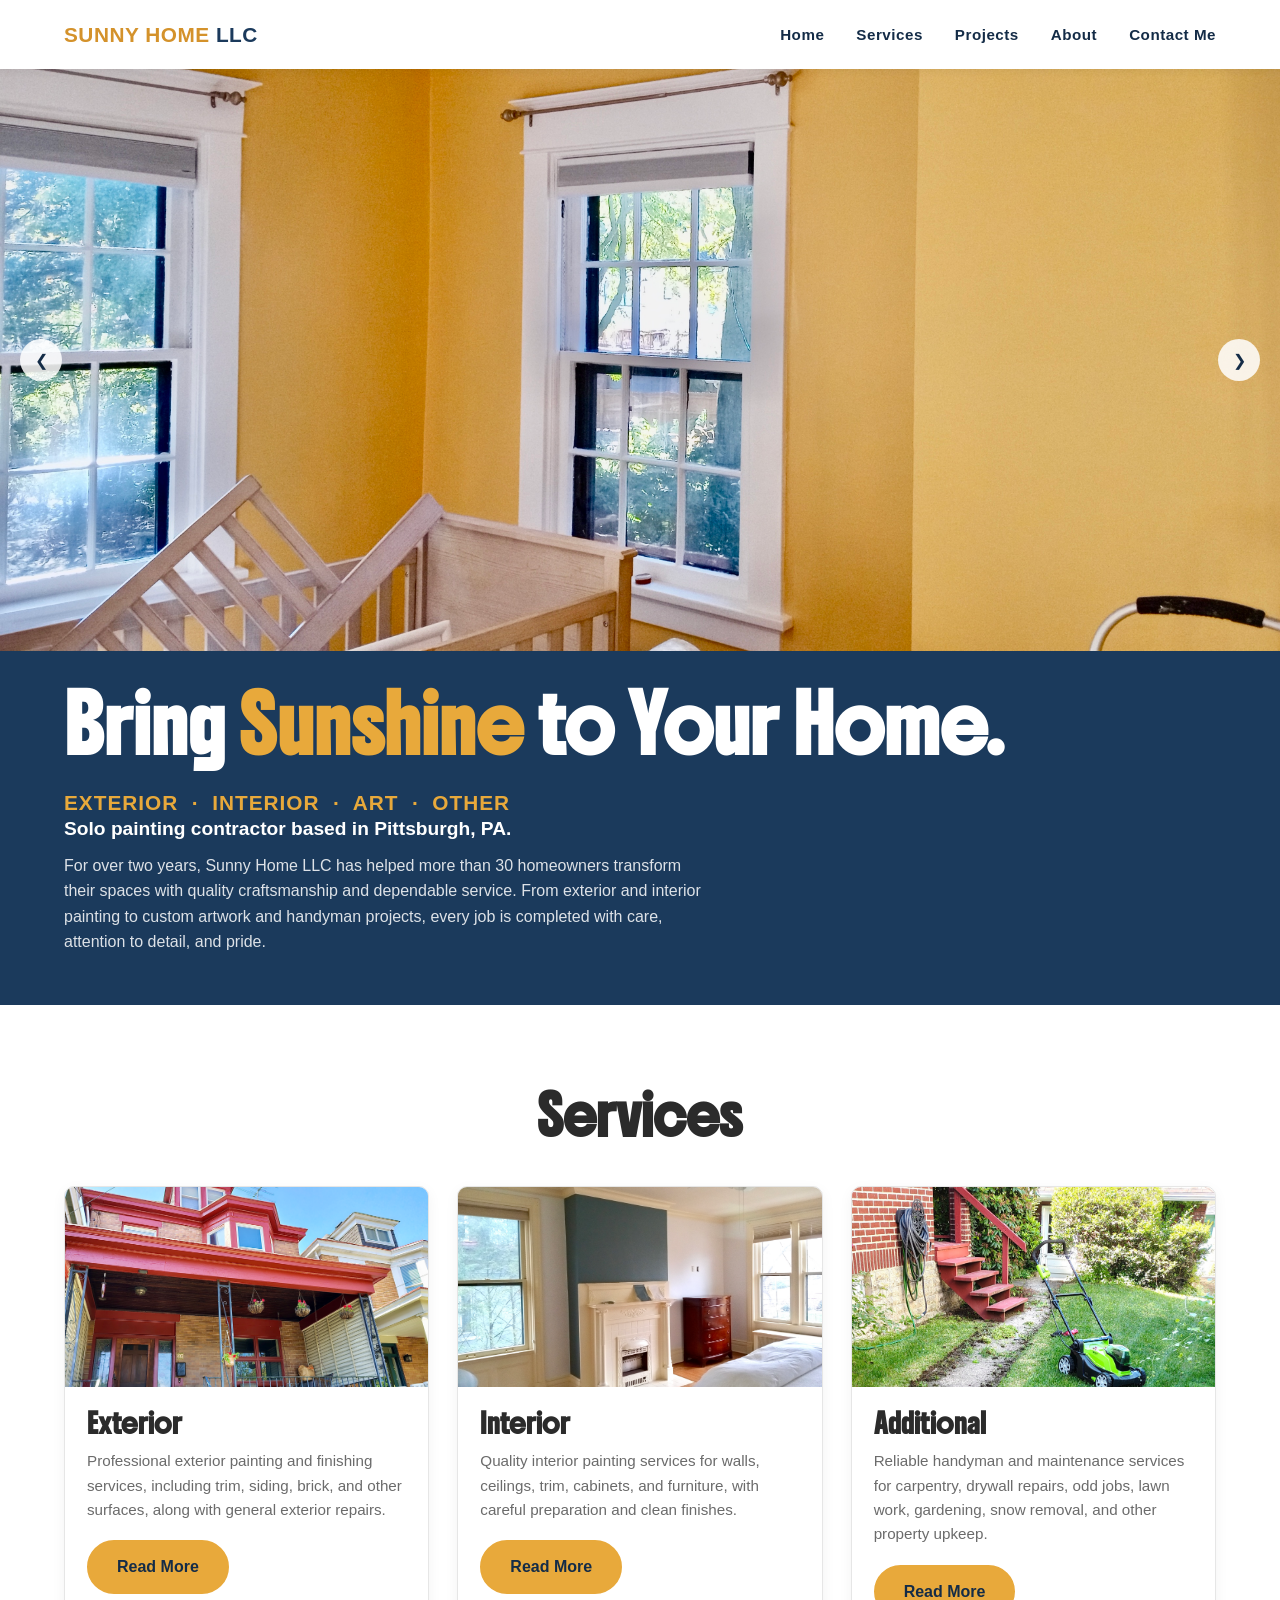
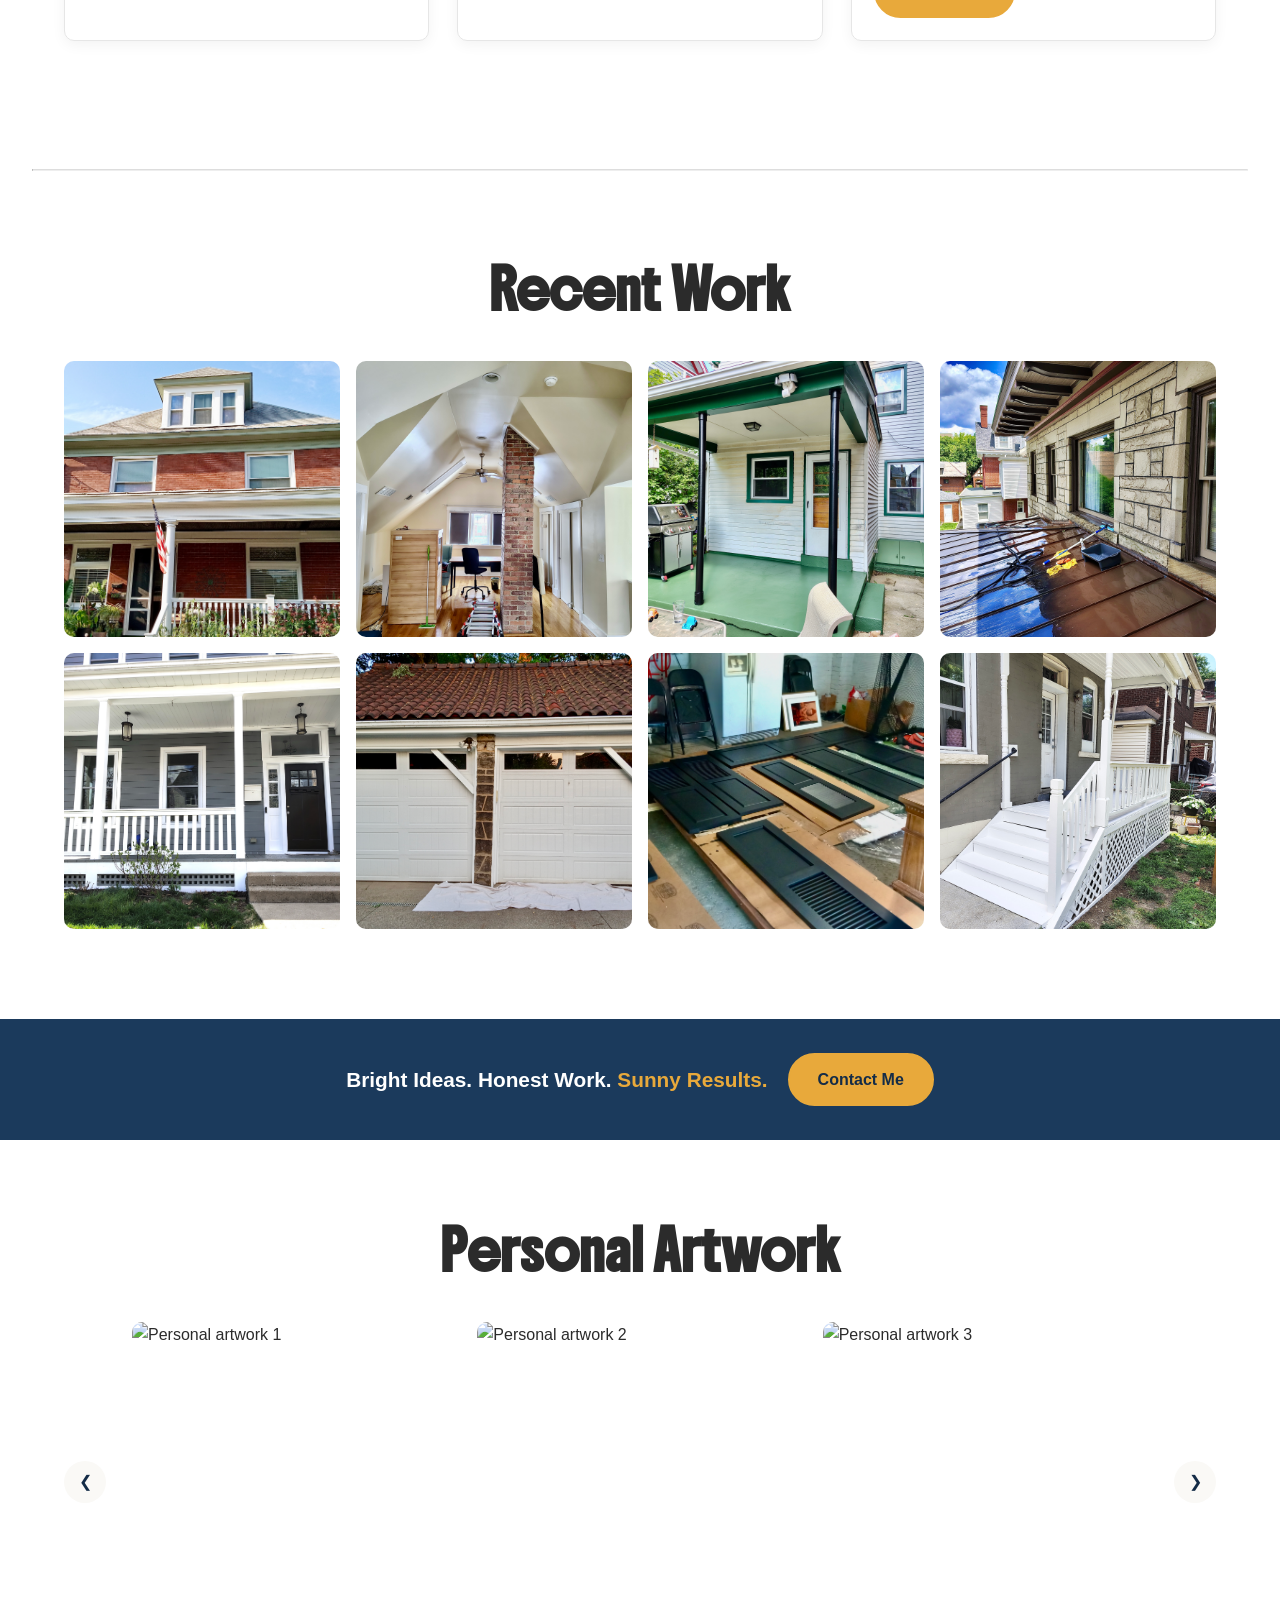
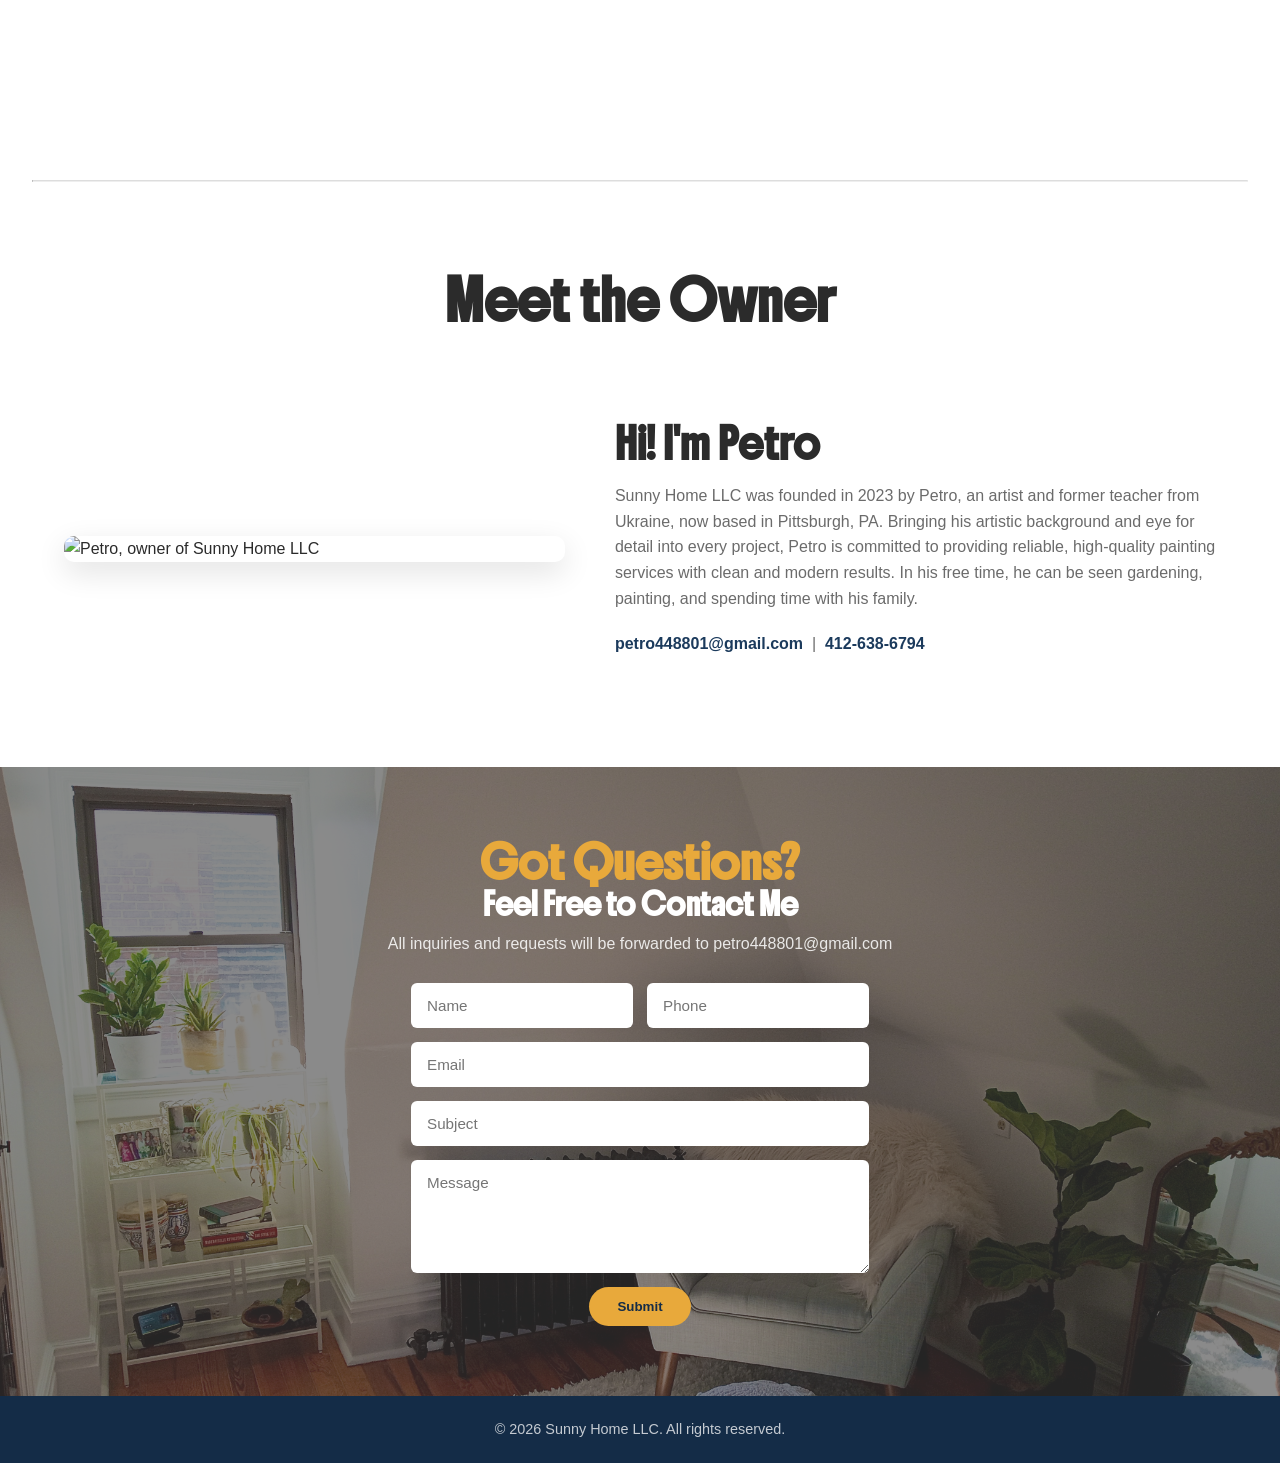
==== commit 919521a5: "Update about section with new information" ====
--- a/index.html
+++ b/index.html
@@ -155,10 +155,8 @@
       <div class="about-text">
         <h3>Hi! I'm Petro</h3>
         <p>
-          Info blurb — Lorem ipsum dolor sit amet, consectetur adipiscing elit.
-          Info blurb — Lorem ipsum dolor sit amet, consectetur adipiscing elit.
-          Nunc nunc ipsum, lobortis. Info blurb — Lorem ipsum dolor sit amet,
-          consectetur adipiscing elit. Nunc nunc ipsum, lobortis.
+          Sunny Home LLC was founded in 2023 by Petro, an artist and former teacher from Ukraine, now based in Pittsburgh, PA. Bringing his artistic background and eye for detail into every project, Petro is committed to providing reliable, high-quality painting services with clean and modern results. In his free time, he can be seen gardening, painting, and spending time with his family.
+
         </p>
         <p class="contact-line">
           <a href="mailto:petro448801@gmail.com">petro448801@gmail.com</a>
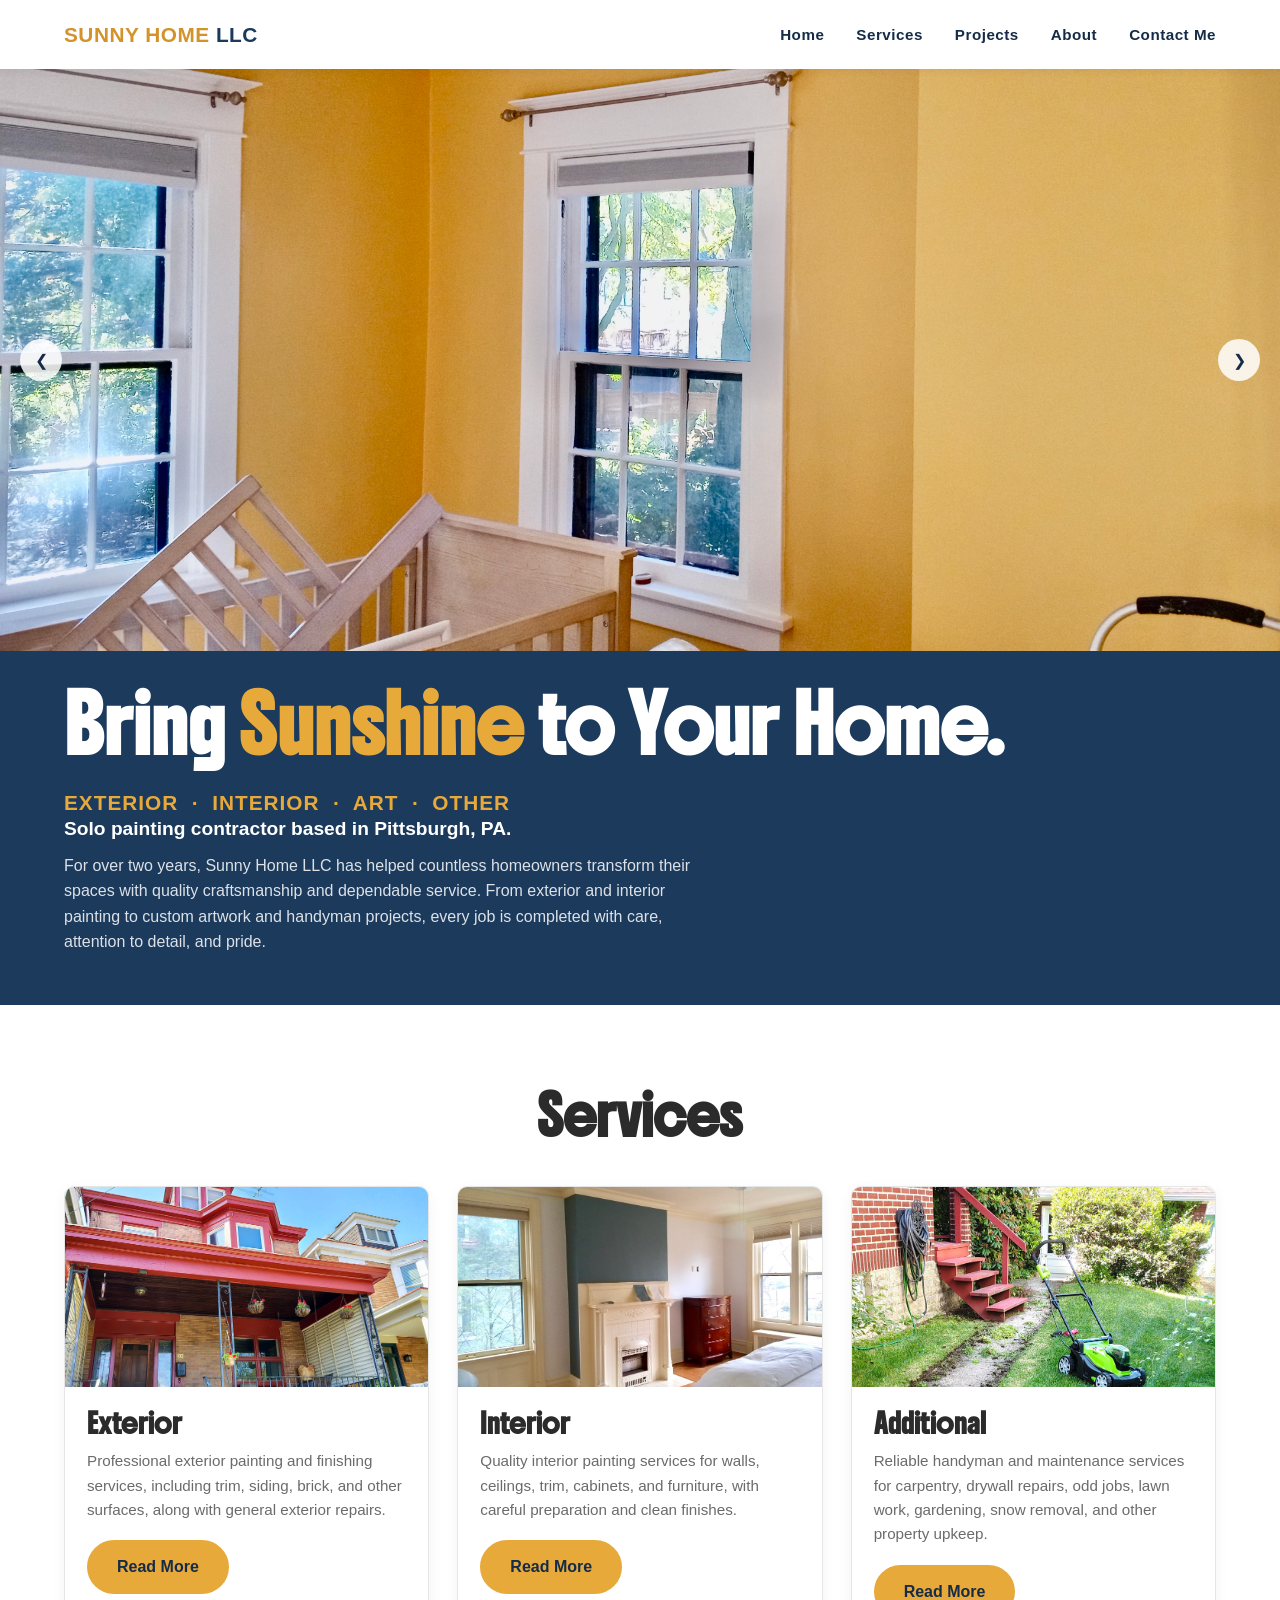
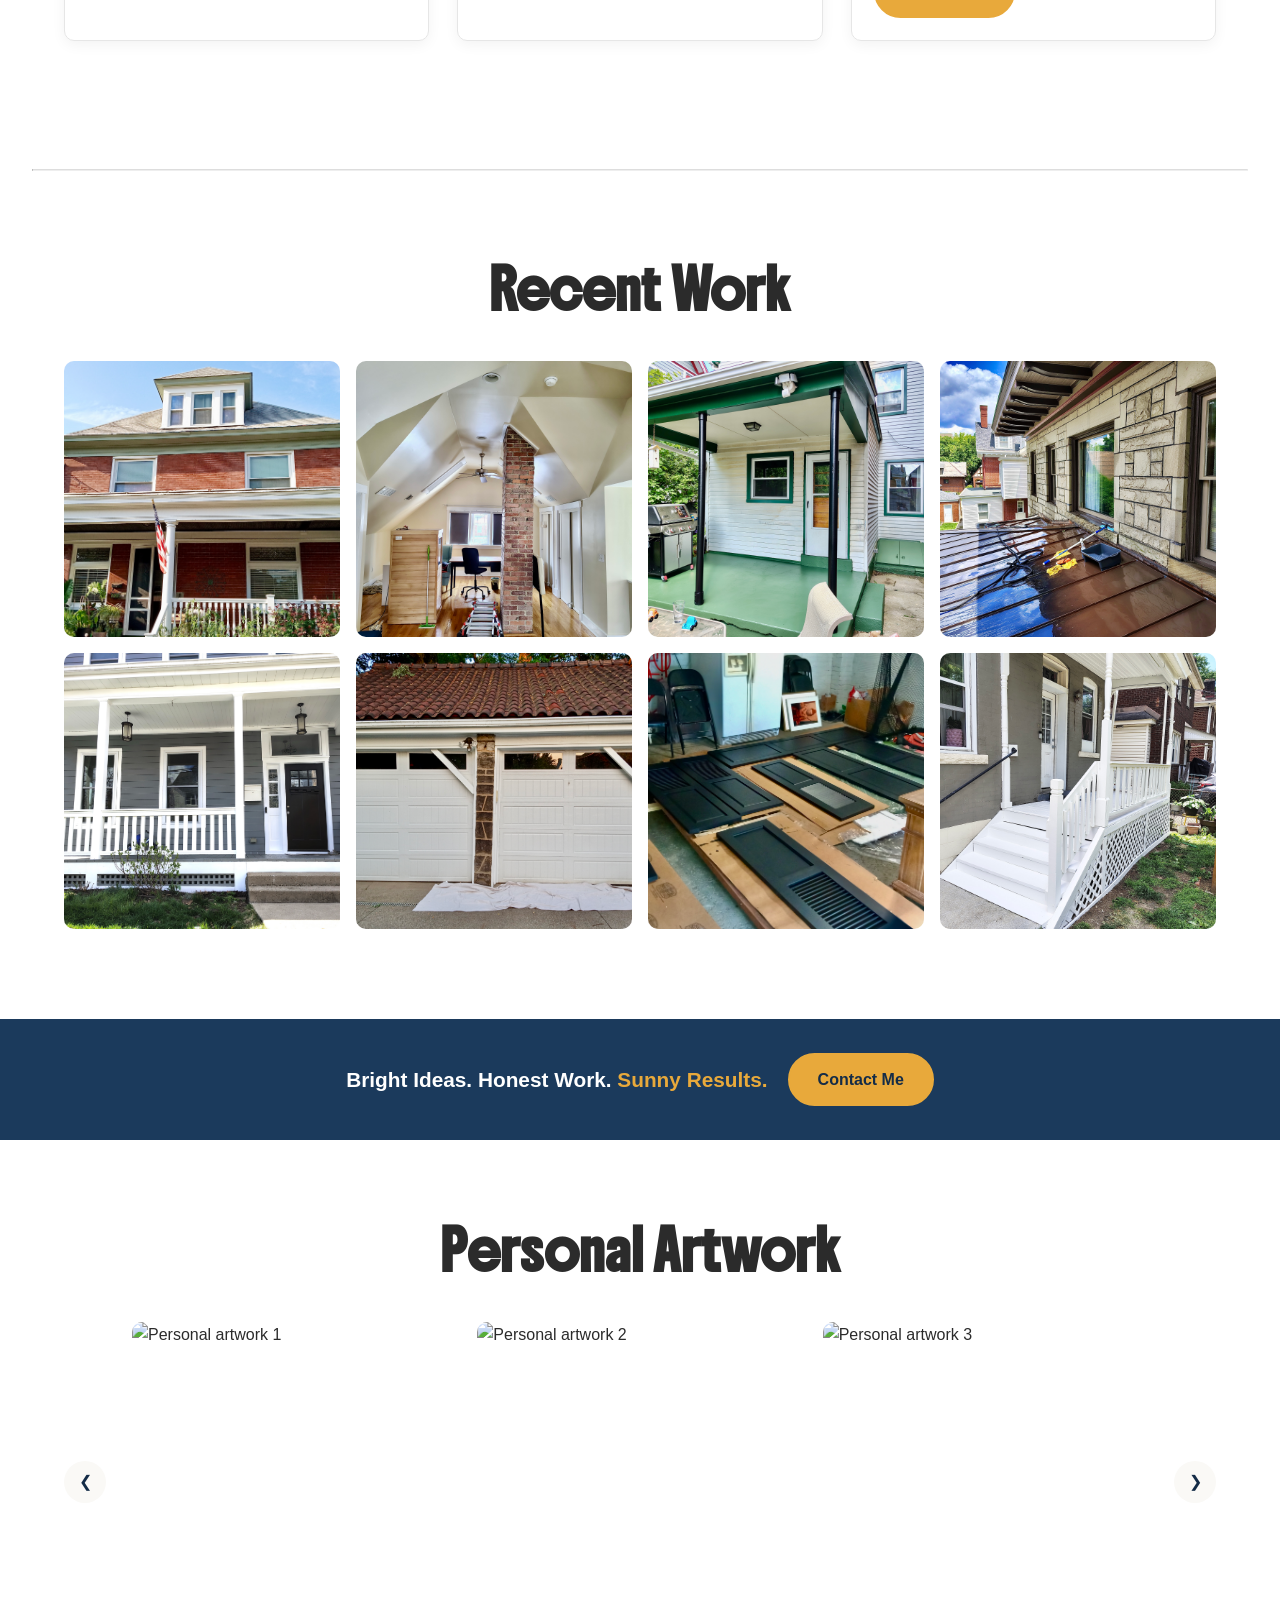
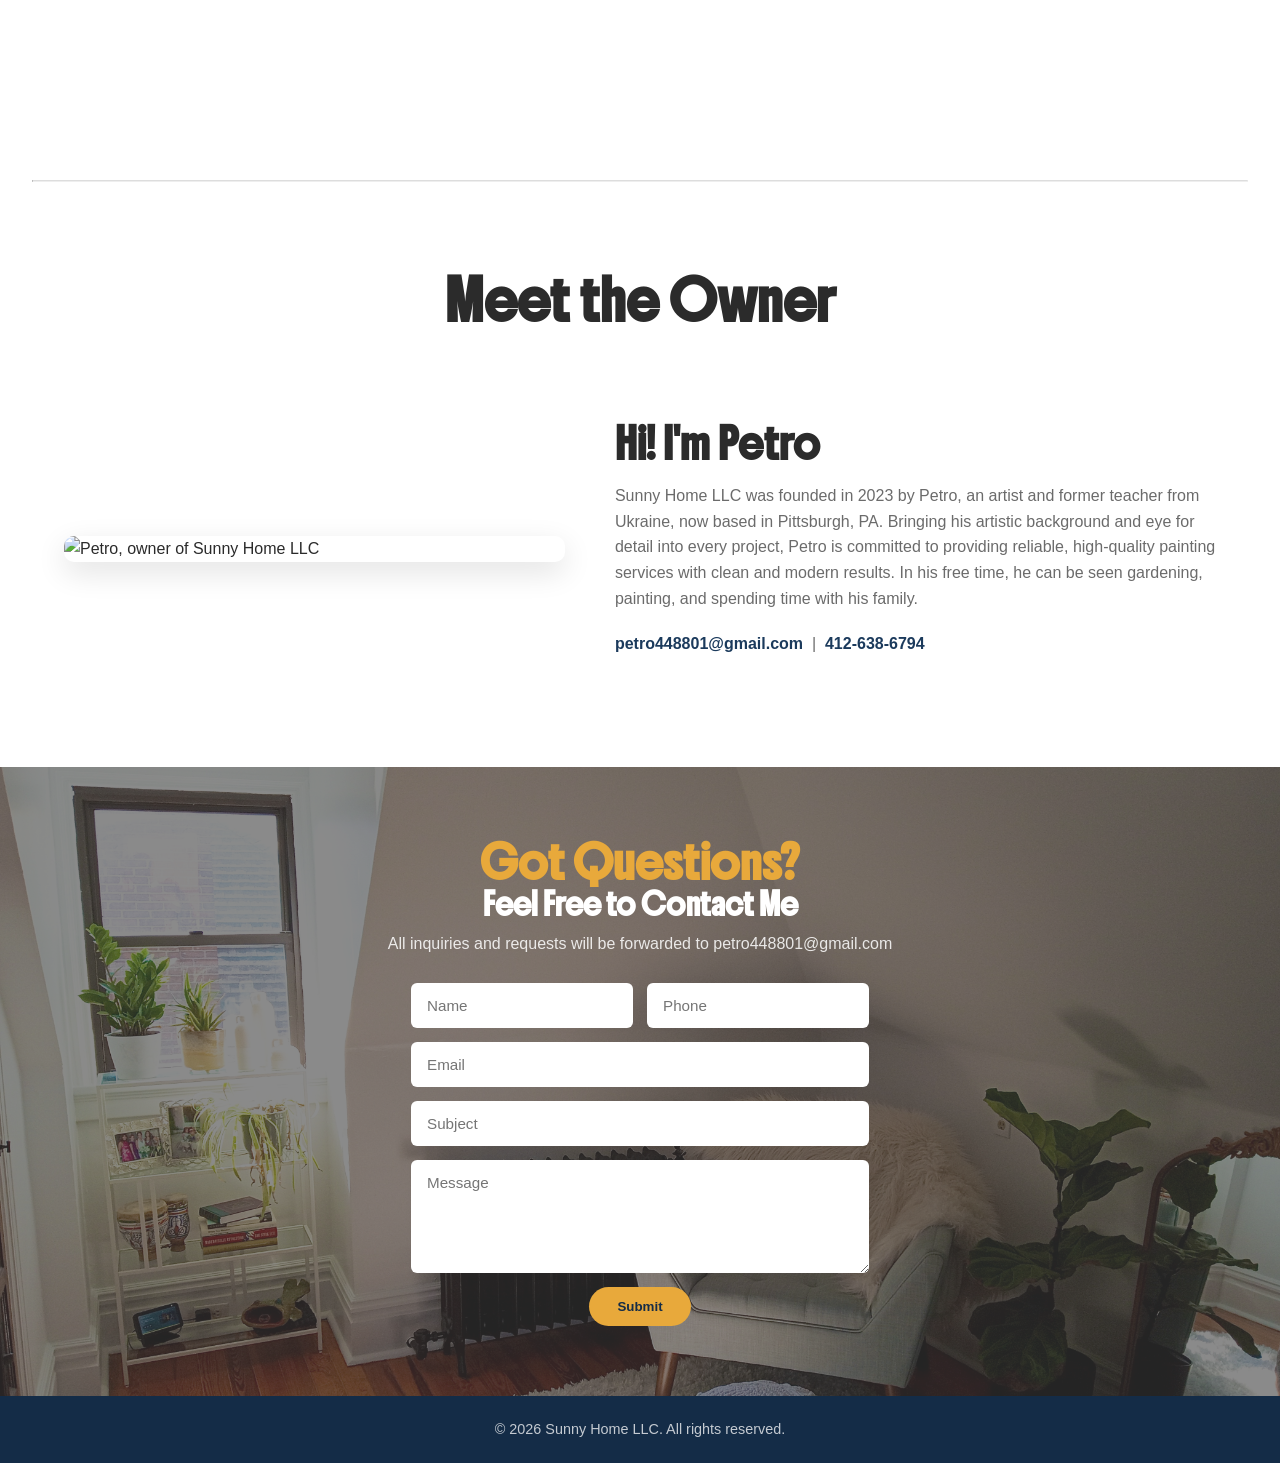
==== commit 3eace498: "Update homeowner count in project description" ====
--- a/index.html
+++ b/index.html
@@ -59,7 +59,7 @@
       <p class="tags">EXTERIOR &nbsp;&middot;&nbsp; INTERIOR &nbsp;&middot;&nbsp; ART &nbsp;&middot;&nbsp; OTHER</p>
       <p class="lede">Solo painting contractor based in Pittsburgh, PA.</p>
       <p class="body-text">
-        For over two years, Sunny Home LLC has helped more than 30 homeowners transform their spaces with quality craftsmanship and dependable service. From exterior and interior painting to custom artwork and handyman projects, every job is completed with care, attention to detail, and pride.
+        For over two years, Sunny Home LLC has helped countless homeowners transform their spaces with quality craftsmanship and dependable service. From exterior and interior painting to custom artwork and handyman projects, every job is completed with care, attention to detail, and pride.
       </p>
     </div>
   </section>
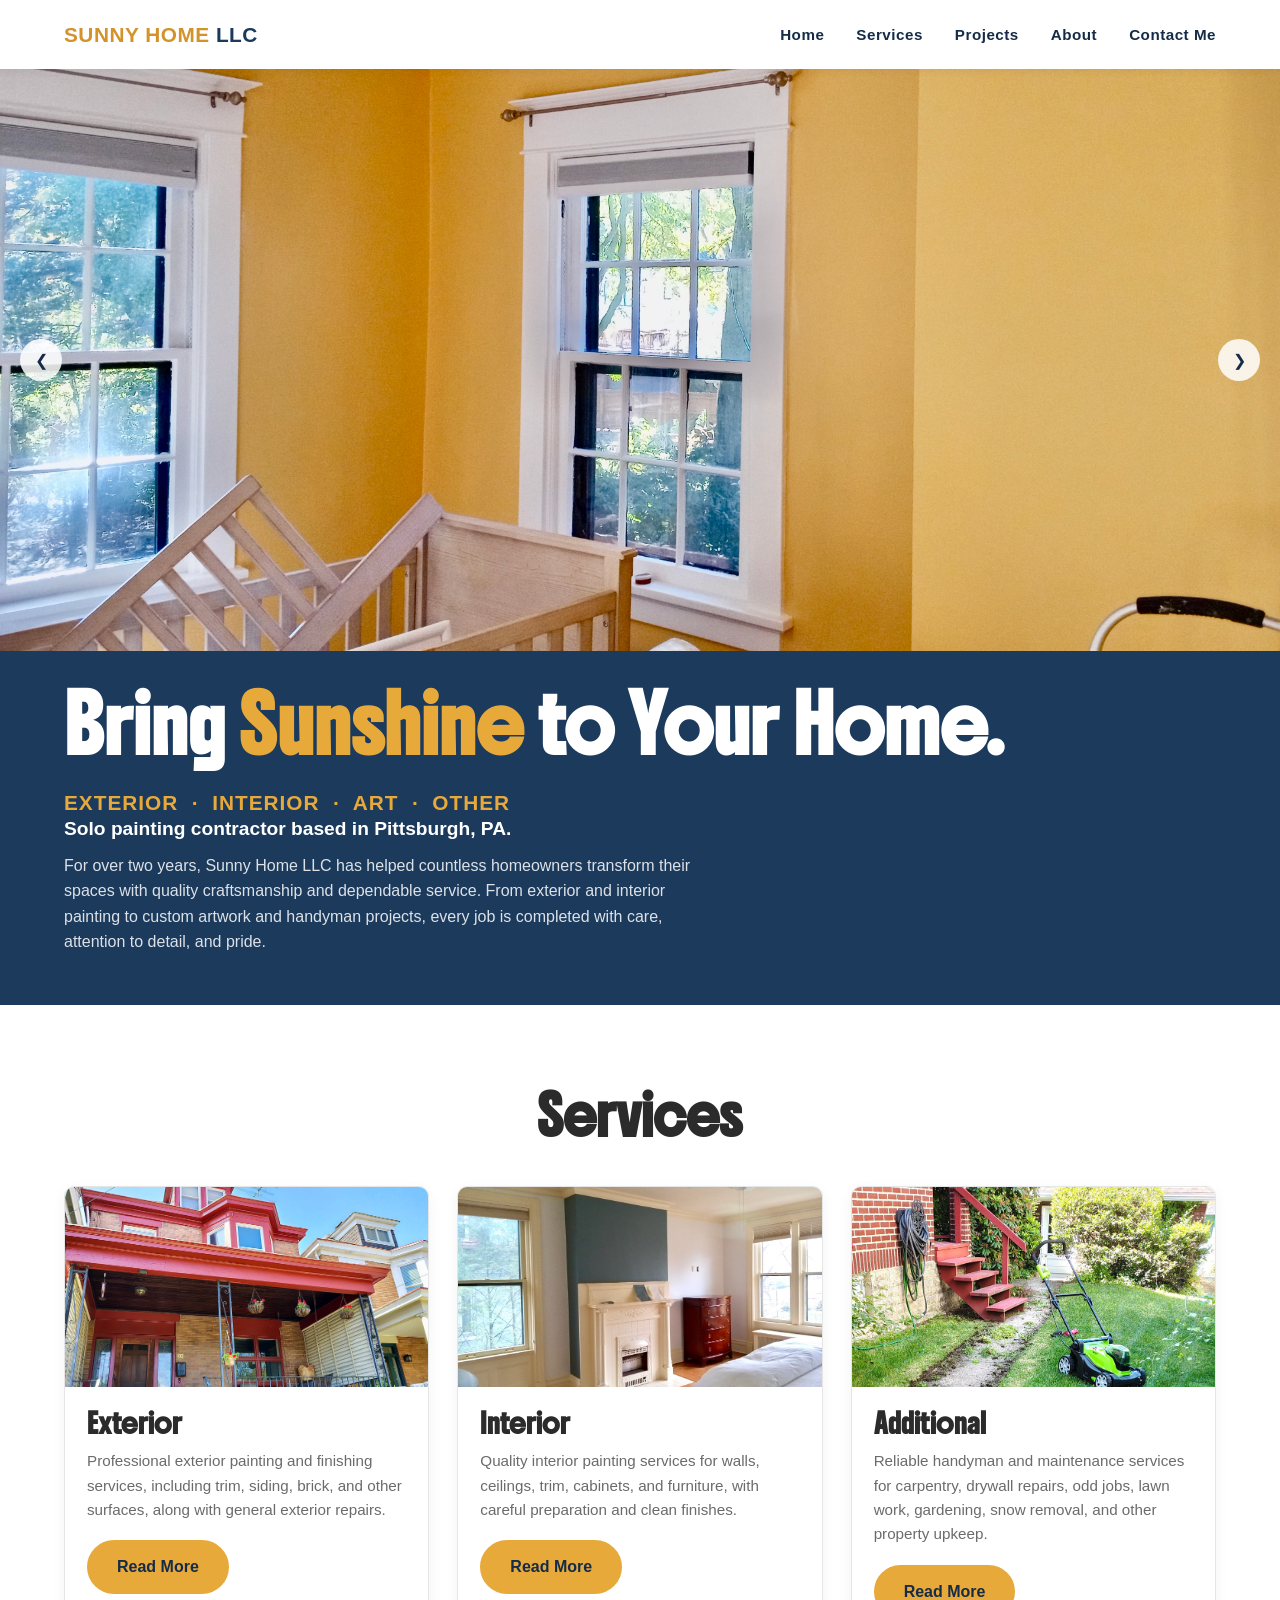
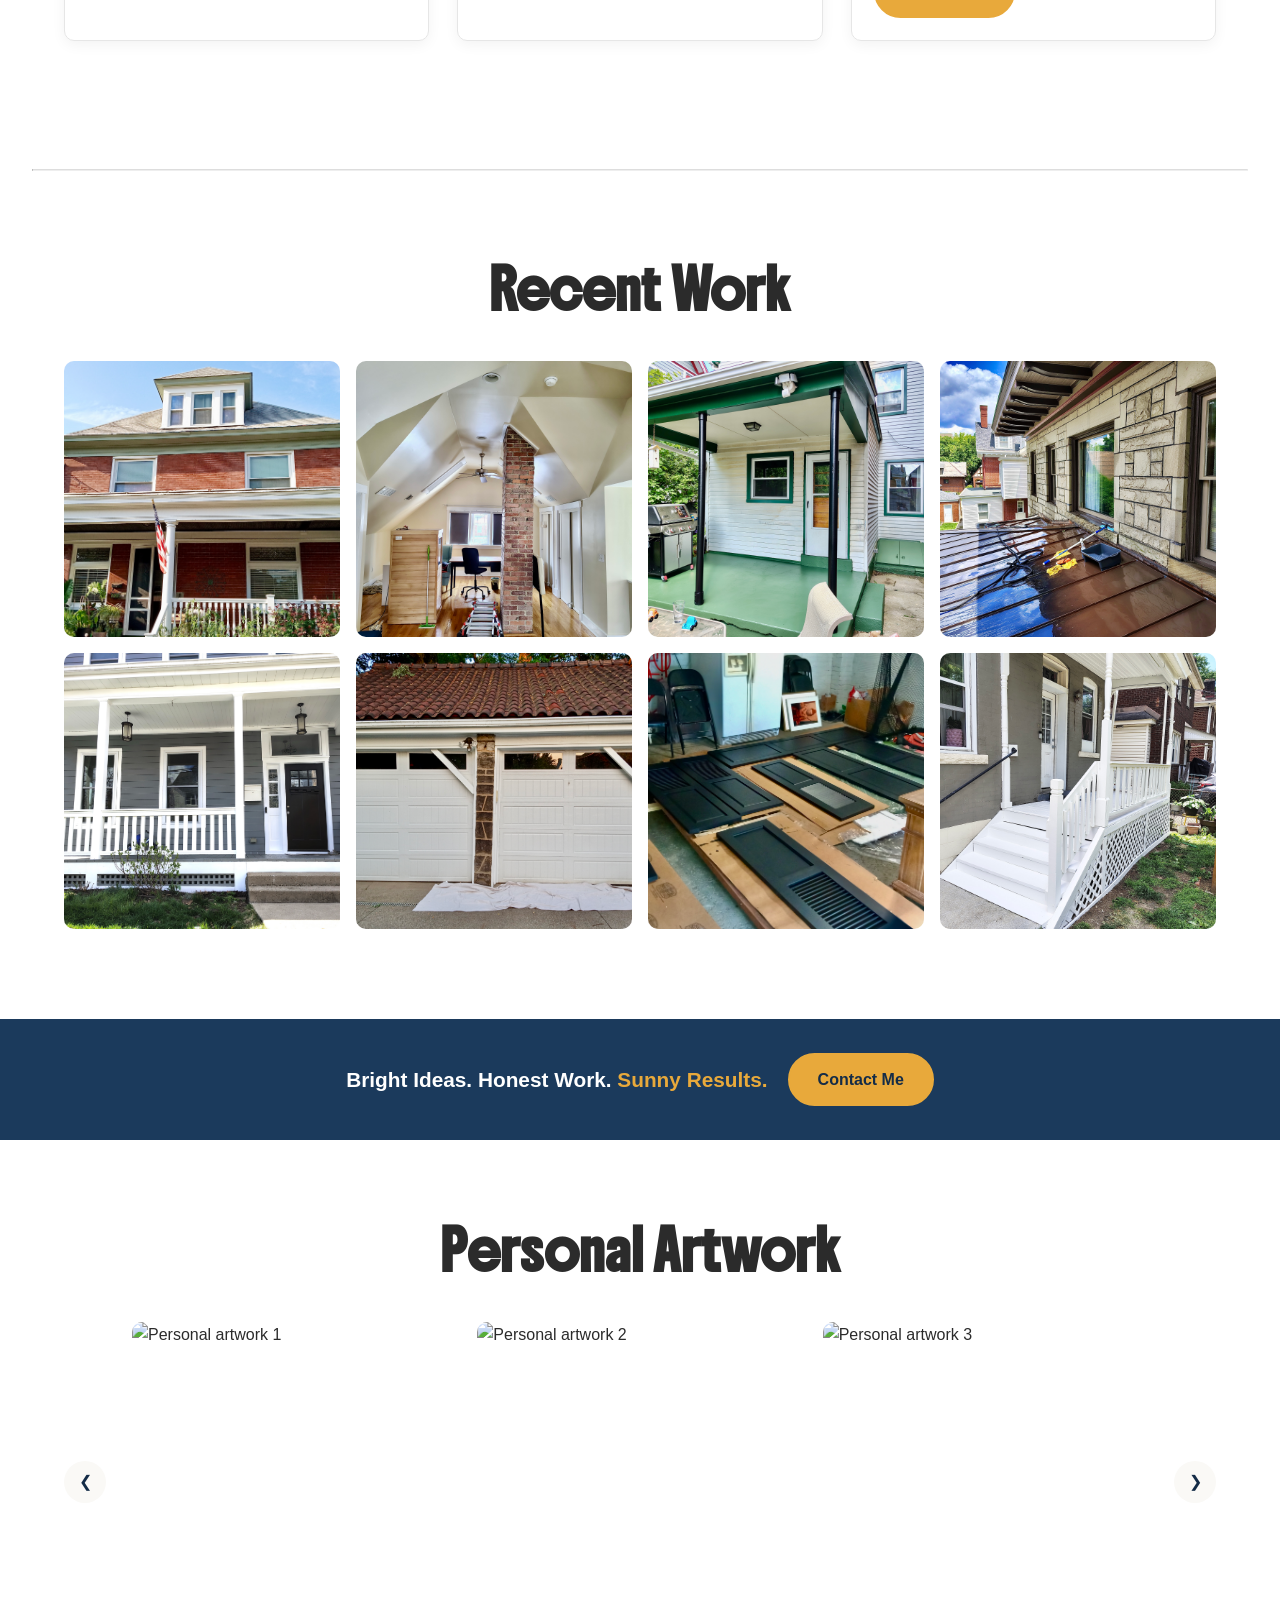
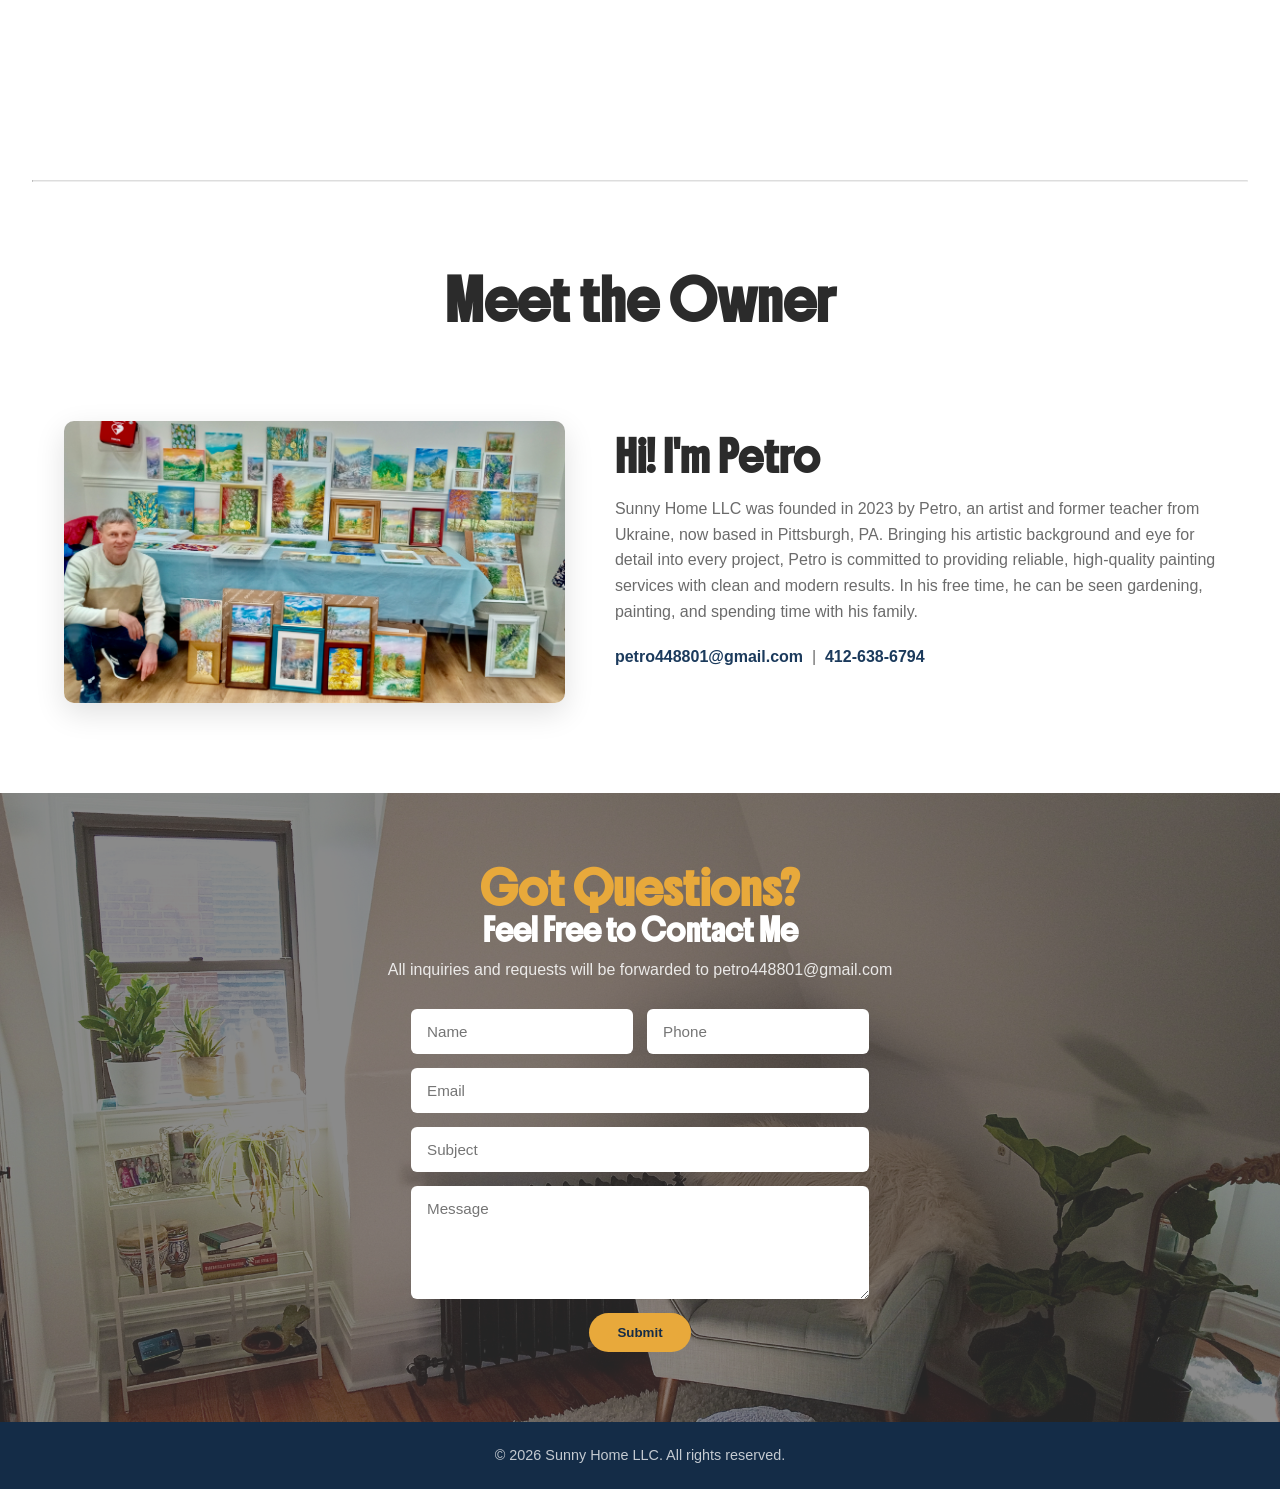
==== commit e8bcea2a: "Update owner photo source in index.html" ====
--- a/index.html
+++ b/index.html
@@ -150,7 +150,7 @@
     <div class="container about-grid">
       <h2 class="section-title about-title">Meet the Owner</h2>
       <div class="about-photo">
-        <img src="https://placehold.co/500x600/6f8fb8/ffffff?text=Petro%27s+Photo" alt="Petro, owner of Sunny Home LLC">
+        <img src="images/other/petroPic.jpg" alt="Petro, owner of Sunny Home LLC">
       </div>
       <div class="about-text">
         <h3>Hi! I'm Petro</h3>
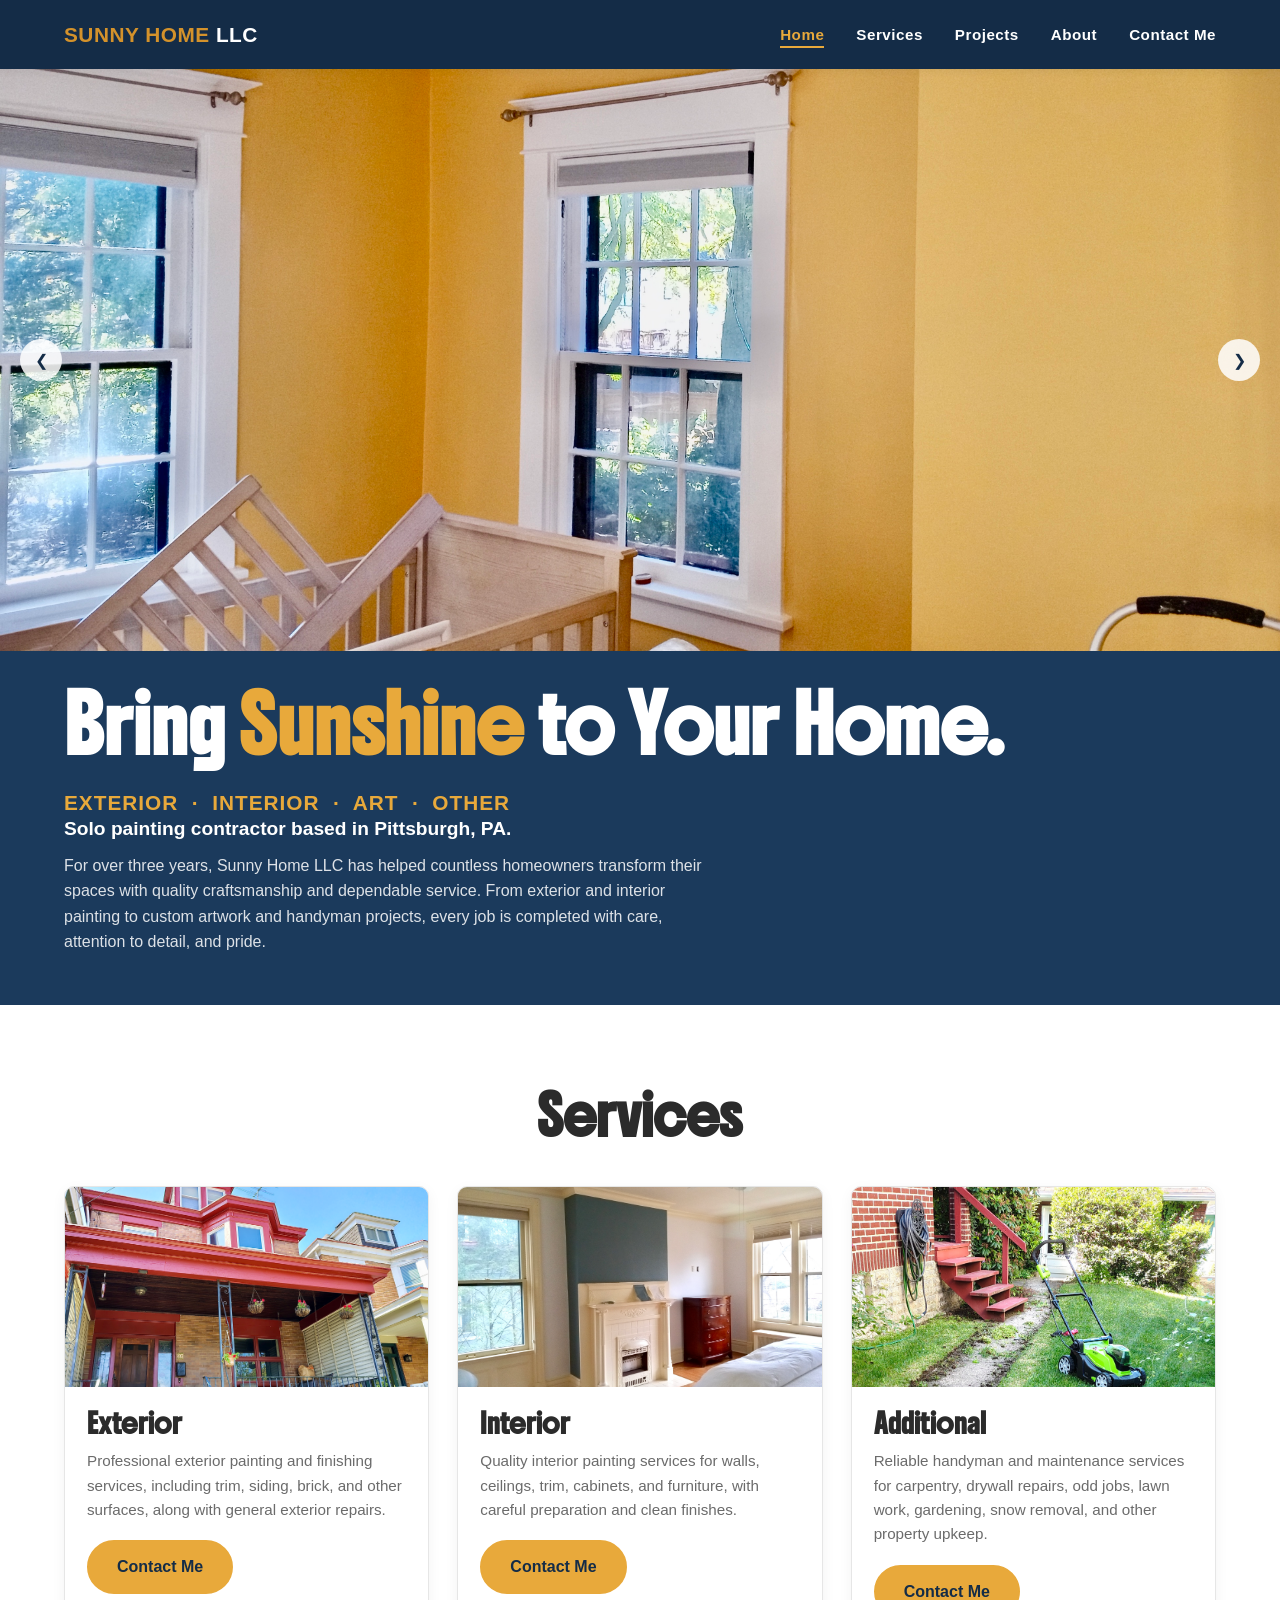
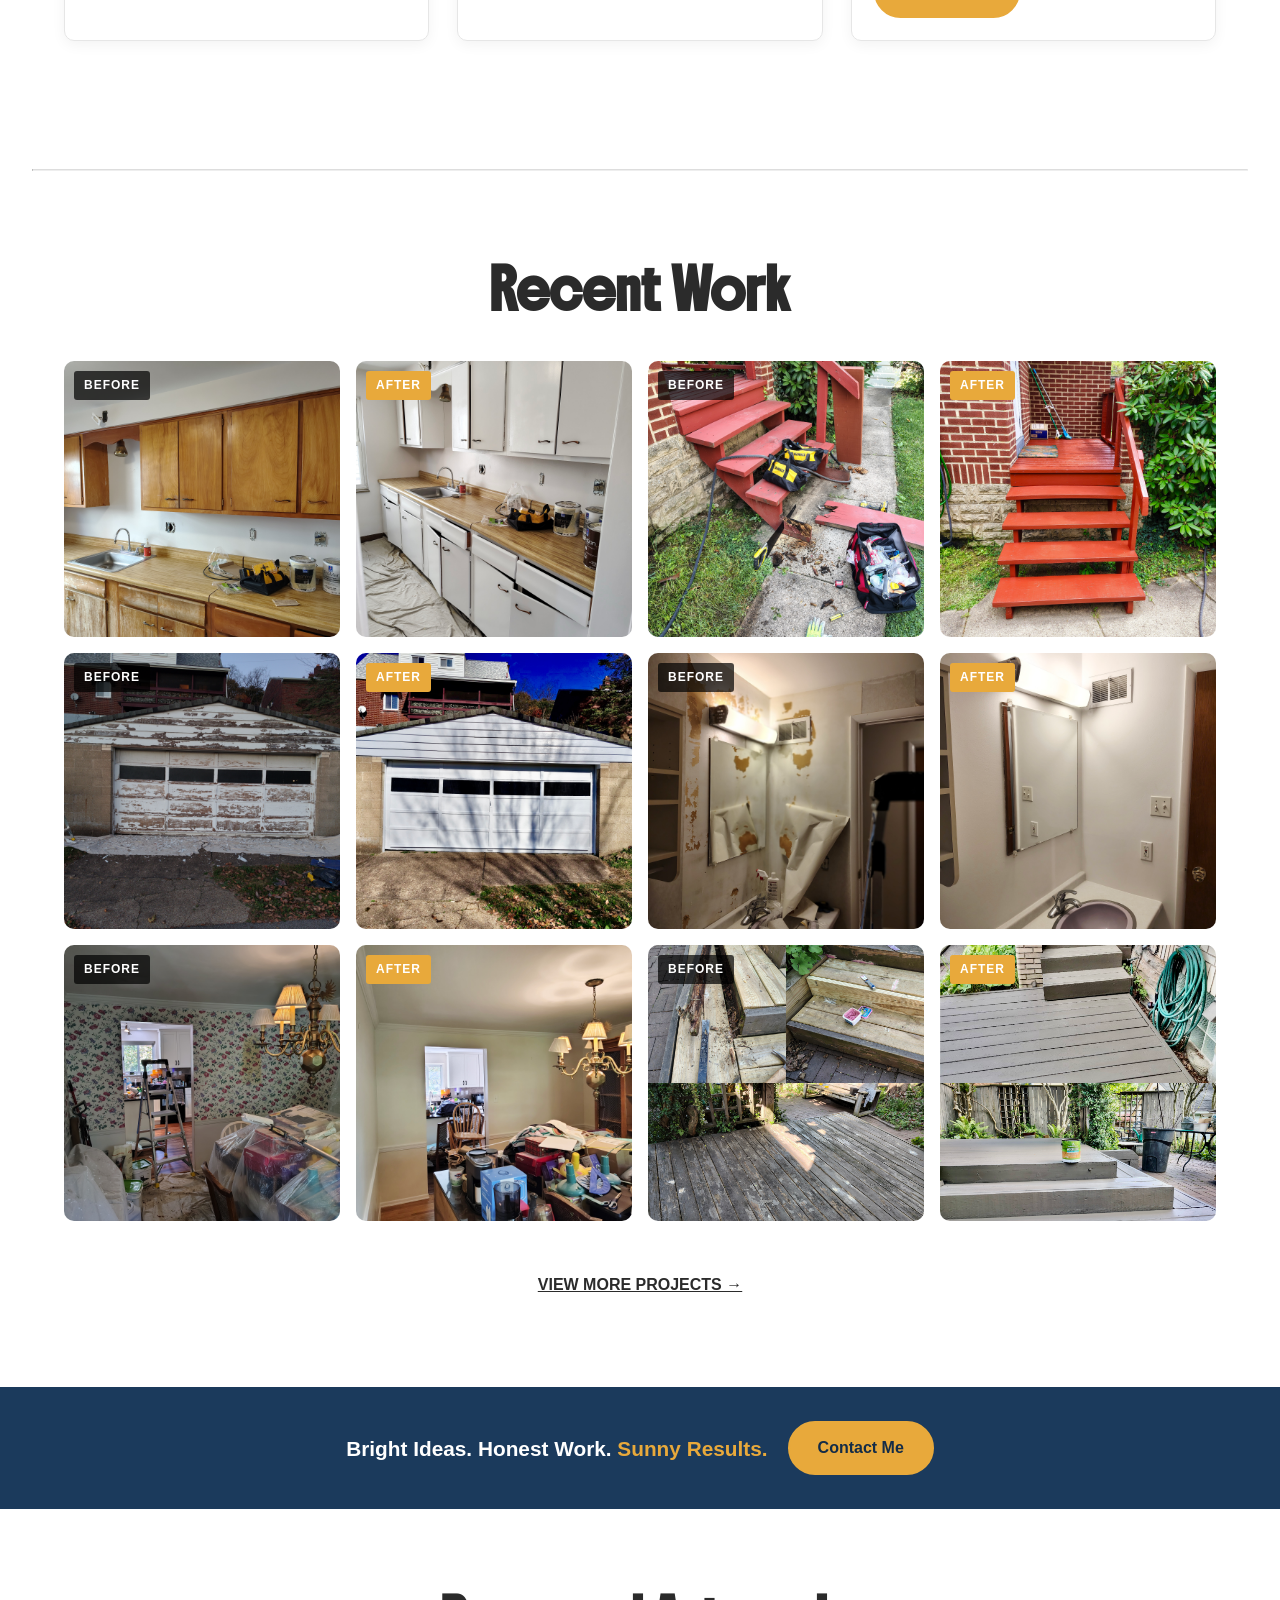
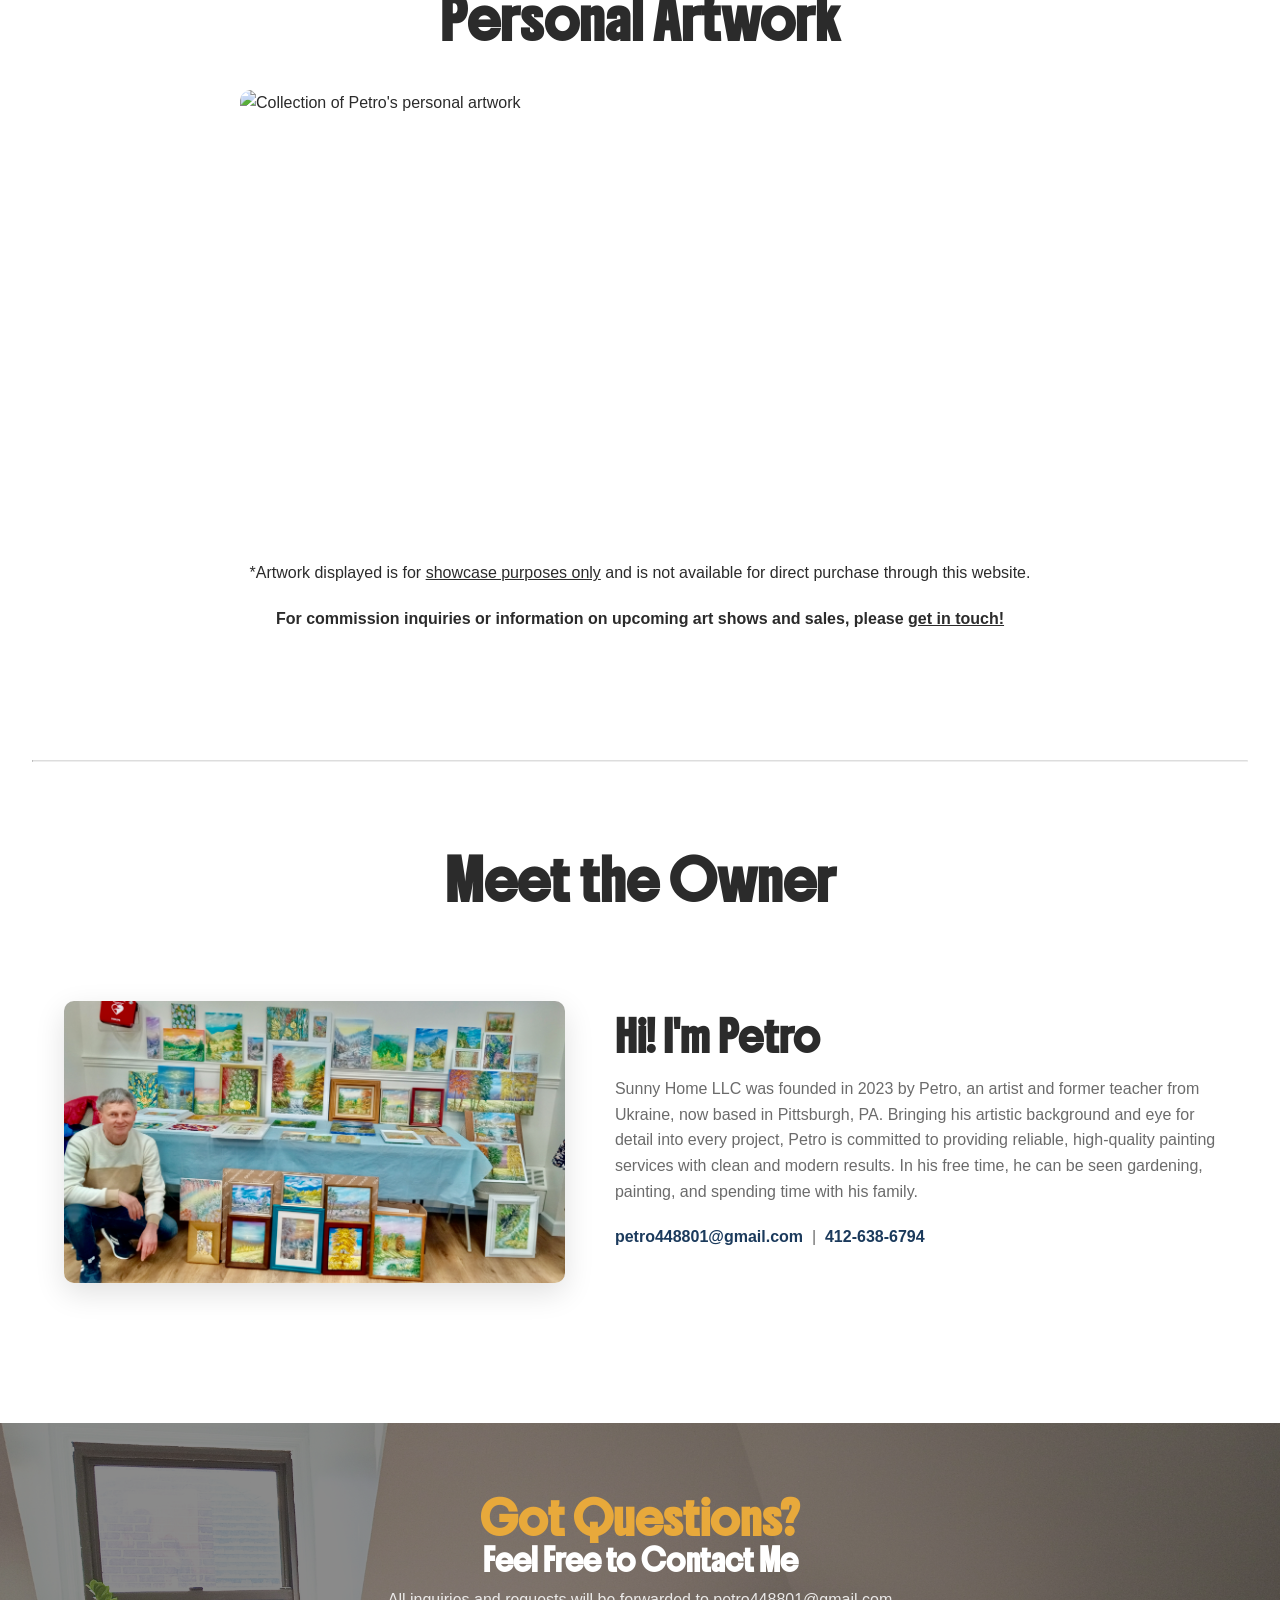
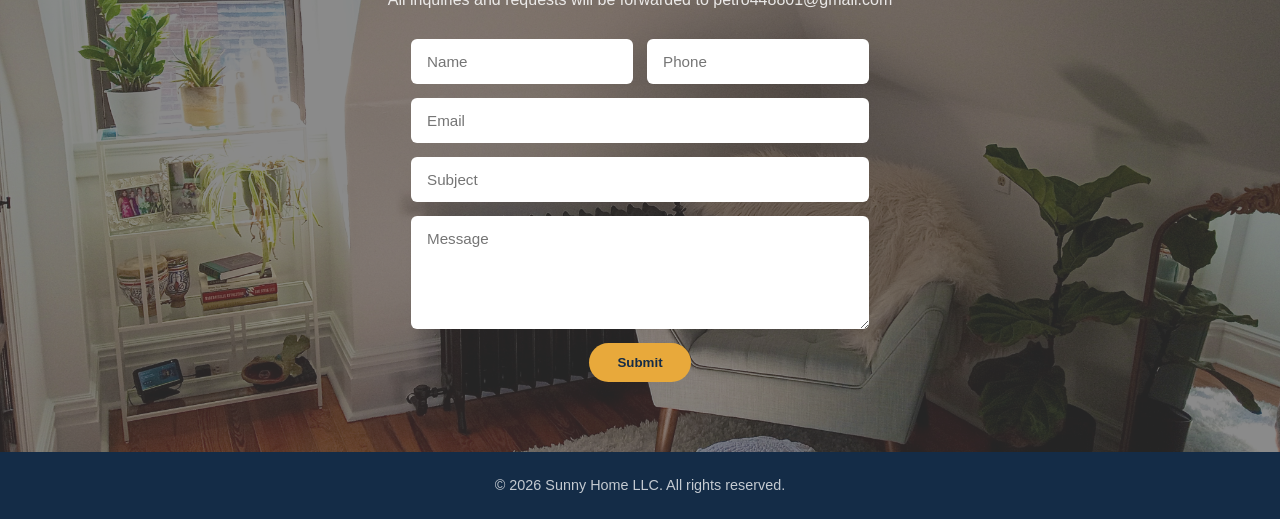
==== commit 4d60b1cc: "Add files via upload" ====
--- a/index.html
+++ b/index.html
@@ -18,16 +18,16 @@
     <div class="header-inner">
       <a href="#home" class="logo">SUNNY HOME <span>LLC</span></a>
 
-      <!-- Hamburger button, only shows on mobile -->
+      <!-- hamburger button for mobile -->
       <button class="menu-toggle" id="menuToggle" aria-label="Open menu">
         <span></span><span></span><span></span>
       </button>
 
       <nav class="main-nav" id="mainNav">
         <ul>
-          <li><a href="#home">Home</a></li>
+          <li><a href="#home" class="active">Home</a></li>
           <li><a href="#services">Services</a></li>
-          <li><a href="#projects">Projects</a></li>
+          <li><a href="projects.html">Projects</a></li>
           <li><a href="#about">About</a></li>
           <li><a href="#contact">Contact Me</a></li>
         </ul>
@@ -42,7 +42,7 @@
         <img src="images/interior/yellowWallsWindows.jpg" alt="Sunny yellow painted walls and windows">
       </div>
       <div class="slide">
-        <img src="images/interior/beigeStairsLadder.jpg" alt="Freshly painted white exterior of event space">
+        <img src="images/interior/beigeStairsLadder.jpg" alt="Beige walkway with stairs and painting ladder">
       </div>
       <div class="slide">
         <img src="images/exterior/whiteEventSpace.jpg" alt="Freshly painted white exterior of event space">
@@ -59,7 +59,7 @@
       <p class="tags">EXTERIOR &nbsp;&middot;&nbsp; INTERIOR &nbsp;&middot;&nbsp; ART &nbsp;&middot;&nbsp; OTHER</p>
       <p class="lede">Solo painting contractor based in Pittsburgh, PA.</p>
       <p class="body-text">
-        For over two years, Sunny Home LLC has helped countless homeowners transform their spaces with quality craftsmanship and dependable service. From exterior and interior painting to custom artwork and handyman projects, every job is completed with care, attention to detail, and pride.
+        For over three years, Sunny Home LLC has helped countless homeowners transform their spaces with quality craftsmanship and dependable service. From exterior and interior painting to custom artwork and handyman projects, every job is completed with care, attention to detail, and pride.
       </p>
     </div>
   </section>
@@ -71,20 +71,20 @@
 
       <div class="service-grid">
         <article class="service-card">
-          <img src="images/exterior/redBordersHouse.jpg" alt="Exterior painting project">
+          <img src="images/exterior/redBordersHouse.jpg" alt="Exterior services: front of house with painted red trim">
           <div class="service-body">
             <h3>Exterior</h3>
             <p>Professional exterior painting and finishing services, including trim, siding, brick, and other surfaces, along with general exterior repairs.</p>
-            <a href="#" class="btn btn-gold">Read More</a>
+            <a href="#contact" class="btn btn-gold">Contact Me</a>
           </div>
         </article>
 
         <article class="service-card">
-          <img src="images/interior/beigeBedroomFireplace.jpg" alt="Interior painting project">
+          <img src="images/interior/beigeBedroomFireplace.jpg" alt="Interior services: beige painted bedroom with fireplace">
           <div class="service-body">
             <h3>Interior</h3>
             <p> Quality interior painting services for walls, ceilings, trim, cabinets, and furniture, with careful preparation and clean finishes.</p>
-            <a href="#" class="btn btn-gold">Read More</a>
+            <a href="#contact" class="btn btn-gold">Contact Me</a>
           </div>
         </article>
 
@@ -93,7 +93,7 @@
           <div class="service-body">
             <h3>Additional</h3>
             <p>Reliable handyman and maintenance services for carpentry, drywall repairs, odd jobs, lawn work, gardening, snow removal, and other property upkeep.</p>
-            <a href="#" class="btn btn-gold">Read More</a>
+            <a href="#contact" class="btn btn-gold">Contact Me</a>
           </div>
         </article>
       </div>
@@ -101,21 +101,77 @@
   </section>
 <hr>
 
-  <section class="gallery" id="projects">
-    <div class="container">
-      <h2 class="section-title">Recent Work</h2>
-      <div class="gallery-grid">
-        <div class="gallery-item"><img src="images/exterior/brickTwoFloorHouseFront.jpg" alt="Recent painting project 1, of brick two-floor house"></div>
-        <div class="gallery-item"><img src="images/interior/beigeGeometricChimneyRoom.jpg" alt="Recent painting project 2, of beige geometric room with a brick chimney in the middle"></div>
-        <div class="gallery-item"><img src="images/exterior/greenBackPorchGrill.jpg" alt="Recent painting project 3, of green back porch with grill"></div>
-        <div class="gallery-item"><img src="images/other/servicingSecFloorWindow.jpg" alt="Recent painting project 4, servicing second floor window with cleaning tools"></div>
-        <div class="gallery-item"><img src="images/exterior/grayWhiteFrontPorchHouse.jpg" alt="Recent painting project 5, of gray and white front porch"></div>
-        <div class="gallery-item"><img src="images/exterior/whiteTwoGarages.jpg" alt="Recent painting project 6, of two white garages"></div>
-        <div class="gallery-item"><img src="images/interior/blackDryingCabinets.jpg" alt="Recent painting project 7, of freshly-painted black cabinet doors drying"></div>
-        <div class="gallery-item"><img src="images/exterior/whiteStairsBackPorch.jpg" alt="Recent painting project 8, of white stairs leading to back porch"></div>
-      </div>
-    </div>
-  </section>
+ 
+<section class="gallery" id="projects">
+  <div class="container">
+    <h2 class="section-title">Recent Work</h2>
+
+    <!-- before & after gallery -->
+    <div class="gallery-grid">
+
+      <div class="gallery-item">
+        <span class="gallery-label">BEFORE</span>
+        <img src="images/interior/beforeWhiteKitchenCabinets.jpg" alt="White kitchen cabinets before painting">
+      </div>
+      <div class="gallery-item">
+        <span class="gallery-label after-label">AFTER</span>
+        <img src="images/interior/afterWhiteKitchenCabinets.jpg" alt="White kitchen cabinets after painting">
+      </div>
+
+      <div class="gallery-item">
+        <span class="gallery-label">BEFORE</span>
+        <img src="images/exterior/beforeRedSideSteps.jpg" alt="Red side steps before painting">
+      </div>
+      <div class="gallery-item">
+        <span class="gallery-label after-label">AFTER</span>
+        <img src="images/exterior/afterRedSideSteps.jpg" alt="Red side steps after painting">
+      </div>
+
+      <div class="gallery-item">
+        <span class="gallery-label">BEFORE</span>
+        <img src="images/exterior/beforeWhiteGarage.jpg" alt="White garage before painting">
+      </div>
+      <div class="gallery-item">
+        <span class="gallery-label after-label">AFTER</span>
+        <img src="images/exterior/afterWhiteGarage.jpg" alt="White garage after painting">
+      </div>
+
+      <div class="gallery-item">
+        <span class="gallery-label">BEFORE</span>
+        <img src="images/interior/beforeWhiteBathroomSinkMirror.jpg" alt="White bathroom sink and mirror before painting">
+      </div>
+      <div class="gallery-item">
+        <span class="gallery-label after-label">AFTER</span>
+        <img src="images/interior/afterWhiteBathroomSinkMirror.jpg" alt="White bathroom sink and mirror after painting">
+      </div>
+
+      <div class="gallery-item">
+        <span class="gallery-label">BEFORE</span>
+        <img src="images/interior/beforeBeigeWallpaperDiningRoom.jpg" alt="Dining room before painting">
+      </div>
+      <div class="gallery-item">
+        <span class="gallery-label after-label">AFTER</span>
+        <img src="images/interior/afterBeigeWallpaperDiningRoom.jpg" alt="Dining room after painting">
+      </div>
+
+      <div class="gallery-item">
+        <span class="gallery-label">BEFORE</span>
+        <img src="images/exterior/beforeGrayPorchDeckSteps.jpg" alt="Gray wooden deck steps before painting">
+      </div>
+      <div class="gallery-item">
+        <span class="gallery-label after-label">AFTER</span>
+        <img src="images/exterior/afterGrayPorchDeckSteps.jpg" alt="Gray wooden deck steps after painting">
+      </div>
+
+    </div>
+<br>
+<br>
+        <p class ="center-text"><strong> <a href="projects.html" style="text-decoration: underline;">VIEW MORE PROJECTS &#8594;</a></strong>
+        </p>
+
+  </div>
+</section>
+
 
 
   <section class="cta-strip">
@@ -128,34 +184,41 @@
   </section>
 
 
-  <section class="artwork">
-    <div class="container">
-      <h2 class="section-title">Personal Artwork</h2>
-    </div>
-    <div class="artwork-slider-wrap">
-      <button class="slider-arrow prev" data-slider="artSlider" aria-label="Previous artwork">&#10094;</button>
-      <div class="artwork-slider" id="artSlider">
-        <div class="art-track">
-          <div class="art-slide"><img src="https://placehold.co/450x350/6f8fb8/ffffff?text=Artwork+1" alt="Personal artwork 1"></div>
-          <div class="art-slide"><img src="https://placehold.co/450x350/cfd6df/6b6b6b?text=Artwork+2" alt="Personal artwork 2"></div>
-          <div class="art-slide"><img src="https://placehold.co/450x350/eaeaea/6b6b6b?text=Artwork+3" alt="Personal artwork 3"></div>
-        </div>
-      </div>
-      <button class="slider-arrow next" data-slider="artSlider" aria-label="Next artwork">&#10095;</button>
-    </div>
-  </section>
+  
+<section class="artwork">
+  <div class="container">
+    <h2 class="section-title">Personal Artwork</h2>
+
+    <div class="artwork-grid">
+
+      <div class="gallery-item">
+        <img src="images/artwork/homeArtworkManyPaintings1.jpg"
+             alt="Collection of Petro's personal artwork">
+      </div>
+
+        <p class="center-text">
+*Artwork displayed is for <u>showcase purposes only</u> and is not available for direct purchase through this website. 
+        </p>
+        <p class="center-text"><strong>
+For commission inquiries or information on upcoming art shows and sales, please <a href="#contact" style="text-decoration: underline;">get in touch!</a></strong>
+        </p>
+    </div>
+
+  </div>
+</section>
+
 
 <hr>
   <section class="about" id="about">
     <div class="container about-grid">
       <h2 class="section-title about-title">Meet the Owner</h2>
       <div class="about-photo">
-        <img src="images/other/petroPic.jpg" alt="Petro, owner of Sunny Home LLC">
+        <img src="images/other/petroPic.jpg" alt="Petro, owner of Sunny Home LLC, in front of his paintings">
       </div>
       <div class="about-text">
         <h3>Hi! I'm Petro</h3>
         <p>
-          Sunny Home LLC was founded in 2023 by Petro, an artist and former teacher from Ukraine, now based in Pittsburgh, PA. Bringing his artistic background and eye for detail into every project, Petro is committed to providing reliable, high-quality painting services with clean and modern results. In his free time, he can be seen gardening, painting, and spending time with his family.
+	Sunny Home LLC was founded in 2023 by Petro, an artist and former teacher from Ukraine, now based in Pittsburgh, PA. Bringing his artistic background and eye for detail into every project, Petro is committed to providing reliable, high-quality painting services with clean and modern results. In his free time, he can be seen gardening, painting, and spending time with his family.
 
         </p>
         <p class="contact-line">
--- a/style.css
+++ b/style.css
@@ -1,6 +1,12 @@
+
+/* GLOBAL SETTINGS/VARIABLES */
+
+html {
+  scroll-behavior: smooth;
+}
 
 :root {
-  /* Colors */
+  /* colors */
   --color-navy: #1b3a5c;
   --color-navy-dark: #142c47;
   --color-gold: #e8a93b;
@@ -10,35 +16,23 @@
   --color-text: #2b2b2b;
   --color-text-light: #6b6b6b;
 
-  /* Fonts */
+  /* fonts */
   --font-heading: 'Boldonse', system-ui, sans-serif;
   --font-body: 'Inter', sans-serif;
 
-
-  /* Layout */
+  /* layout */
   --max-width: 1200px;
   --radius: 10px;
 }
 
-/* base styles*/
+
+/* BASE STYLES/REUSABLE ELEMENTS */
 
 * {
   margin: 0;
   padding: 0;
   box-sizing: border-box;
 }
-hr{
-  display: block;
-  margin-top: 3em;
-  margin-bottom: 3em;
-  margin-left: 2em;
-  margin-right: 2em;
-
-  border-top: 1px solid #ddd;
-}
-
-
-
 
 body {
   font-family: var(--font-body);
@@ -61,19 +55,33 @@
   list-style: none;
 }
 
+hr {
+  display: block;
+  margin: 3em 2em;
+  border-top: 1px solid #ddd;
+}
+
+.center-text {
+  text-align: center;
+}
+
+/* main content container */
 .container {
   max-width: var(--max-width);
   margin: 0 auto;
   padding: 0 24px;
 }
+
+/* contact section container */
 .contactcontainer {
   max-width: var(--max-width);
   margin: 0 auto;
   padding: 0 24px;
-  display:grid;
+  display: grid;
   place-items: center;
 }
 
+/* section headings */
 .section-title {
   font-family: var(--font-heading);
   font-size: 2.4rem;
@@ -81,41 +89,51 @@
   margin-bottom: 40px;
 }
 
-/* Reusable buttons */
+
+/* BUTTONS */
+
 .btn {
   display: inline-block;
   padding: 12px 28px;
   border-radius: 999px;
+  font-family: var(--font-body);
   font-weight: 600;
-  font-family: var(--font-body);
   transition: transform 0.15s ease, opacity 0.15s ease;
 }
+
 .btn:hover {
   transform: translateY(-2px);
 }
+
+/* gold button */
 .btn-gold {
   background: var(--color-gold);
   color: var(--color-navy-dark);
   border: 2px solid var(--color-gold);
 }
+
 .btn-gold:hover {
   background: var(--color-gold-dark);
   border-color: var(--color-gold-dark);
 }
+
+/* outline button */
 .btn-outline {
   background: transparent;
   color: var(--color-gold);
   border: 2px solid var(--color-gold);
 }
+
 .btn-outline:hover {
   background: var(--color-gold);
   color: var(--color-navy-dark);
 }
 
-/*header/nav*/
+
+/* HEADER AND NAV */
 
 .site-header {
-  background: var(--color-white);
+  background: var(--color-navy-dark);
   box-shadow: 0 2px 8px rgba(0, 0, 0, 0.06);
   position: sticky;
   top: 0;
@@ -131,6 +149,7 @@
   justify-content: space-between;
 }
 
+/* logo */
 .logo {
   font-family: var(--font-body);
   font-weight: 700;
@@ -138,24 +157,53 @@
   color: var(--color-gold-dark);
   letter-spacing: 0.5px;
 }
+
 .logo span {
-  color: var(--color-navy);
-}
-
+  color: var(--color-white);
+}
+
+/* nav links */
 .main-nav ul {
   display: flex;
   gap: 32px;
 }
+
 .main-nav a {
+  position: relative;
   font-weight: 600;
   font-size: 0.95rem;
-  color: var(--color-navy-dark);
+  color: var(--color-white);
   letter-spacing: 0.5px;
-}
+  text-decoration: none;
+}
+
+/* nav hover and active states */
 .main-nav a:hover {
   color: var(--color-gold-dark);
 }
 
+.main-nav a.active {
+  color: var(--color-gold);
+}
+
+/* nav underline animation */
+.main-nav a::after {
+  content: "";
+  position: absolute;
+  left: 0;
+  bottom: -5px;
+  width: 0;
+  height: 2px;
+  background-color: var(--color-gold);
+  transition: width 0.25s ease;
+}
+
+.main-nav a:hover::after,
+.main-nav a.active::after {
+  width: 100%;
+}
+
+/* mobile hamburger menu */
 .menu-toggle {
   display: none;
   flex-direction: column;
@@ -165,6 +213,7 @@
   cursor: pointer;
   padding: 6px;
 }
+
 .menu-toggle span {
   width: 26px;
   height: 3px;
@@ -172,7 +221,8 @@
   border-radius: 2px;
 }
 
-/*hero*/
+
+/* HERO IMAGE SLIDER */
 
 .hero {
   position: relative;
@@ -183,62 +233,78 @@
 }
 
 .slider {
+  position: relative;
   width: 100%;
   height: 100%;
-  position: relative;
-}
-
+}
+
+/* individual slides */
 .slide {
   position: absolute;
   inset: 0;
   opacity: 0;
   transition: opacity 0.6s ease;
 }
+
 .slide.active {
   opacity: 1;
 }
+
 .slide img {
   width: 100%;
   height: 100%;
   object-fit: cover;
 }
 
+/* slider arrows */
 .slider-arrow {
   position: absolute;
   top: 50%;
   transform: translateY(-50%);
+  width: 42px;
+  height: 42px;
   background: rgba(255, 255, 255, 0.85);
   border: none;
-  width: 42px;
-  height: 42px;
   border-radius: 50%;
   cursor: pointer;
   font-size: 1rem;
   color: var(--color-navy-dark);
   z-index: 5;
 }
+
 .slider-arrow:hover {
   background: var(--color-white);
 }
-.slider-arrow.prev { left: 20px; }
-.slider-arrow.next { right: 20px; }
-
-/*intro banner*/
+
+.slider-arrow.prev {
+  left: 20px;
+}
+
+.slider-arrow.next {
+  right: 20px;
+}
+
+
+/* INTRO BANNER */
 
 .intro-banner {
   background: var(--color-navy);
   color: var(--color-white);
   padding: 30px 0 50px;
 }
+
 .intro-banner h1 {
   font-family: var(--font-heading);
   font-weight: 700;
   font-size: clamp(2.2rem, 5vw, 3.4rem);
   margin-bottom: 18px;
 }
+
 .intro-banner .accent {
   color: var(--color-gold);
 }
+
+/* service category tags */
 .intro-banner .tags {
   font-family: var(--font-body);
   color: var(--color-gold);
@@ -246,28 +312,34 @@
   letter-spacing: 1px;
   font-size: 1.3em;
 }
+
+/* short introduction */
 .intro-banner .lede {
   font-weight: 600;
-  margin-bottom: 14px; 
-  font-size:1.2em;
-  Line-height:1;
-
-}
+  margin-bottom: 14px;
+  font-size: 1.2em;
+  line-height: 1;
+}
+
+/* main intro paragraph */
 .intro-banner .body-text {
   max-width: 640px;
   color: rgba(255, 255, 255, 0.85);
 }
 
-/*services */
+
+/* SERVICES */
 
 .services {
   padding: 80px 0;
 }
+
 .service-grid {
   display: grid;
   grid-template-columns: repeat(3, 1fr);
   gap: 28px;
 }
+
 .service-card {
   border: 1px solid #e6e6e6;
   border-radius: var(--radius);
@@ -275,41 +347,54 @@
   box-shadow: 0 4px 14px rgba(0, 0, 0, 0.05);
   transition: transform 0.2s ease;
 }
+
 .service-card:hover {
   transform: translateY(-4px);
 }
+
+/* service images */
 .service-card img {
   width: 100%;
   height: 200px;
   object-fit: cover;
 }
+
+/* service descriptions */
 .service-body {
   padding: 22px;
 }
+
 .service-body h3 {
   font-family: var(--font-heading);
   margin-bottom: 10px;
 }
+
 .service-body p {
   color: var(--color-text-light);
   font-size: 0.95rem;
   margin-bottom: 18px;
 }
 
-/*gallery*/
+
+/* PROJECT GALLERY / BEFORE&AFTER */
 
 .gallery {
   padding: 40px 0 90px;
 }
+
 .gallery-grid {
   display: grid;
   grid-template-columns: repeat(4, 1fr);
   gap: 16px;
 }
+
+/* Individual gallery images */
 .gallery-item {
+  position: relative;
   border-radius: var(--radius);
   overflow: hidden;
 }
+
 .gallery-item img {
   width: 100%;
   height: 100%;
@@ -317,16 +402,38 @@
   object-fit: cover;
   transition: transform 0.3s ease;
 }
+
 .gallery-item:hover img {
   transform: scale(1.06);
 }
 
-/*cta*/
+/* before/after labels */
+.gallery-label {
+  position: absolute;
+  top: 10px;
+  left: 10px;
+  background: rgba(0, 0, 0, 0.7);
+  color: var(--color-white);
+  padding: 5px 10px;
+  font-size: 12px;
+  font-weight: bold;
+  letter-spacing: 1px;
+  border-radius: 3px;
+  z-index: 2;
+}
+
+.after-label {
+  background: var(--color-gold);
+}
+
+
+/* CTA BANNER */
 
 .cta-strip {
   background: var(--color-navy);
   padding: 34px 0;
 }
+
 .cta-inner {
   display: flex;
   align-items: center;
@@ -334,6 +441,7 @@
   flex-wrap: wrap;
   gap: 20px;
 }
+
 .cta-inner p {
   color: var(--color-white);
   font-weight: 600;
@@ -349,11 +457,14 @@
   gap: 14px;
 }
 
-/*personal art*/
+
+/* HOME- ARTWORK SECTION */
 
 .artwork {
-  padding: 80px 0 20px;
-}
+  padding: 80px 0;
+}
+
+/* artwork slider layout (might not be here atm) */
 .artwork-slider-wrap {
   display: flex;
   align-items: center;
@@ -362,24 +473,30 @@
   margin: 0 auto;
   padding: 0 24px 70px;
 }
+
 .artwork-slider {
   overflow: hidden;
   flex: 1;
 }
+
 .art-track {
   display: flex;
   transition: transform 0.5s ease;
 }
+
 .art-slide {
   min-width: 33.333%;
   padding: 0 10px;
 }
+
 .art-slide img {
   width: 100%;
   height: 320px;
   object-fit: cover;
   border-radius: var(--radius);
 }
+
+/* artwork slider arrows */
 .artwork-slider-wrap .slider-arrow {
   position: static;
   transform: none;
@@ -387,75 +504,117 @@
   flex-shrink: 0;
 }
 
-/*meet owner*/
+/* personal artwork gallery */
+.artwork-grid {
+  display: grid;
+  grid-template-columns: 1fr;
+  gap: 20px;
+  max-width: 800px;
+  margin: 0 auto;
+}
+
+.artwork-grid .gallery-item img {
+  width: 100%;
+  aspect-ratio: 16 / 9;
+  object-fit: cover;
+  border-radius: var(--radius);
+  transition: transform 0.3s ease;
+}
+
+.artwork-grid .gallery-item:hover img {
+  transform: scale(1.06);
+}
+
+
+/* ABOUT */
 
 .about {
-  padding: 40px 0 90px;
-}
+  padding: 40px 0 140px;
+}
+
 .about-grid {
   display: grid;
   grid-template-columns: 1fr 1.2fr;
   gap: 50px;
   align-items: center;
 }
+
 .about-title {
   grid-column: 1 / -1;
 }
+
+/* owner pic */
 .about-photo img {
   border-radius: var(--radius);
   box-shadow: 0 10px 30px rgba(0, 0, 0, 0.12);
 }
+
+/* owner intro */
 .about-text h3 {
   font-family: var(--font-heading);
   font-size: 1.8rem;
   margin-bottom: 16px;
 }
+
 .about-text p {
   color: var(--color-text-light);
   margin-bottom: 20px;
 }
+
+/* email and phone links */
 .contact-line a {
   font-weight: 700;
   color: var(--color-navy);
 }
+
 .contact-line a:hover {
   color: var(--color-gold-dark);
 }
 
-/*contact*/
+
+/* CONTACT SECTION/FORM */
 
 .contact {
   position: relative;
-  background: linear-gradient(rgba(60, 60, 60, 0.6), rgba(60, 60, 60, 0.6)),
-              url('images/interior/beigeChairWindowRoom.jpg') center/cover;
+  background:
+    linear-gradient(rgba(60, 60, 60, 0.6), rgba(60, 60, 60, 0.6)),
+    url('images/interior/beigeChairWindowRoom.jpg') center/cover;
   color: var(--color-white);
   padding: 70px 0;
 }
+
 .contact .eyebrow {
   font-family: var(--font-heading);
   color: var(--color-gold);
   font-weight: 700;
   font-size: 2rem;
 }
+
 .contact h2 {
   font-family: var(--font-heading);
   font-size: 1.3rem;
   margin-bottom: 10px;
 }
+
 .contact-sub {
   margin-bottom: 26px;
   color: rgba(255, 255, 255, 0.85);
 }
+
+/* contact form layout */
 .contact-form {
   max-width: 640px;
   display: flex;
   flex-direction: column;
   gap: 14px;
 }
+
 .form-row {
   display: flex;
   gap: 14px;
 }
+
+/* form inputs and message field */
 .contact-form input,
 .contact-form textarea {
   width: 100%;
@@ -465,13 +624,132 @@
   font-family: var(--font-body);
   font-size: 0.95rem;
 }
+
+/* form submit button */
 .contact-form button {
   align-self: center;
   border: none;
   cursor: pointer;
 }
 
-/*footer*/
+
+
+
+
+/* PROJECTS PAGE */
+
+/* projects banner */
+.projects-banner {
+  height: 180px;
+  background:
+    linear-gradient(rgba(0, 0, 0, 0.55), rgba(0, 0, 0, 0.55)),
+    url('images/interior/yellowWallsWindows.jpg') center 50% / cover no-repeat;
+}
+
+.projects-banner-overlay {
+  width: 100%;
+  height: 100%;
+  display: flex;
+  align-items: center;
+  justify-content: center;
+}
+
+.projects-banner h1 {
+  font-family: var(--font-heading);
+  color: var(--color-white);
+  font-size: clamp(2rem, 4vw, 3rem);
+  text-align: center;
+}
+
+
+/* projects lightbox */
+
+.lightbox {
+  display: none;
+  position: fixed;
+  inset: 0;
+  z-index: 9999;
+  background: rgba(0, 0, 0, 0.9);
+  align-items: center;
+  justify-content: center;
+}
+
+.lightbox.active {
+  display: flex;
+}
+
+/* expanded image */
+.lightbox img {
+  max-width: 85%;
+  max-height: 85vh;
+  object-fit: contain;
+}
+
+.lightbox-content {
+  position: relative;
+  display: inline-block;
+  max-width: 85%;
+  max-height: 85vh;
+}
+
+.lightbox-content img {
+  display: block;
+  max-width: 100%;
+  max-height: 85vh;
+  object-fit: contain;
+}
+
+/* lightbox arrow buttons */
+.lightbox button {
+  position: absolute;
+  background: none;
+  border: none;
+  color: var(--color-white);
+  font-size: 40px;
+  cursor: pointer;
+  padding: 10px;
+}
+
+.lightbox-close {
+  top: 15px;
+  right: 25px;
+}
+
+.lightbox-prev {
+  left: 15px;
+}
+
+.lightbox-next {
+  right: 15px;
+}
+
+/* image cursor */
+.gallery-grid img,
+.artwork-grid img {
+  cursor: pointer;
+}
+
+/* BEFORE and AFTER labels in lightbox */
+.lightbox-label {
+  position: absolute;
+  top: 12px;
+  left: 12px;
+  background: rgba(0, 0, 0, 0.7);
+  color: var(--color-white);
+  padding: 8px 12px;
+  border-radius: 4px;
+  font-size: 13px;
+  font-weight: bold;
+  z-index: 2;
+}
+
+.lightbox-label.after-label {
+  background-color: var(--color-gold);
+  color: var(--color-white);
+}
+
+
+/* FOOTER */
 
 .site-footer {
   background: var(--color-navy-dark);
@@ -481,17 +759,40 @@
   font-size: 0.9rem;
 }
 
-/*responsive/mobile*/
-
+
+
+
+/* RESPONSIVE STYLES */
+
+/* Tablets and smaller screens */
 @media (max-width: 900px) {
-  .service-grid { grid-template-columns: 1fr; }
-  .gallery-grid { grid-template-columns: repeat(2, 1fr); }
-  .about-grid { grid-template-columns: 1fr; }
-  .art-slide { min-width: 50%; }
-}
-
+
+  .service-grid {
+    grid-template-columns: 1fr;
+  }
+
+  .gallery-grid {
+    grid-template-columns: repeat(2, 1fr);
+  }
+
+  .about-grid {
+    grid-template-columns: 1fr;
+  }
+
+  .art-slide {
+    min-width: 50%;
+  }
+
+}
+
+
+/* mobile phones */
 @media (max-width: 640px) {
-  .menu-toggle { display: flex; }
+
+  /* mobile nav */
+  .menu-toggle {
+    display: flex;
+  }
 
   .main-nav {
     position: absolute;
@@ -499,22 +800,41 @@
     left: 0;
     width: 100%;
     background: var(--color-white);
-    box-shadow: 0 8px 12px rgba(0,0,0,0.08);
+    box-shadow: 0 8px 12px rgba(0, 0, 0, 0.08);
     max-height: 0;
     overflow: hidden;
     transition: max-height 0.3s ease;
   }
+
   .main-nav.open {
     max-height: 300px;
   }
+
   .main-nav ul {
     flex-direction: column;
     padding: 10px 24px 20px;
     gap: 16px;
   }
 
-  .gallery-grid { grid-template-columns: repeat(2, 1fr); }
-  .art-slide { min-width: 100%; }
-  .form-row { flex-direction: column; }
-  .cta-inner { justify-content: center; text-align: center; }
-}
+  /* gallery */
+  .gallery-grid {
+    grid-template-columns: repeat(2, 1fr);
+  }
+
+  /* artwork slider */
+  .art-slide {
+    min-width: 100%;
+  }
+
+  /* contact form */
+  .form-row {
+    flex-direction: column;
+  }
+
+  /* cta banner */
+  .cta-inner {
+    justify-content: center;
+    text-align: center;
+  }
+
+}
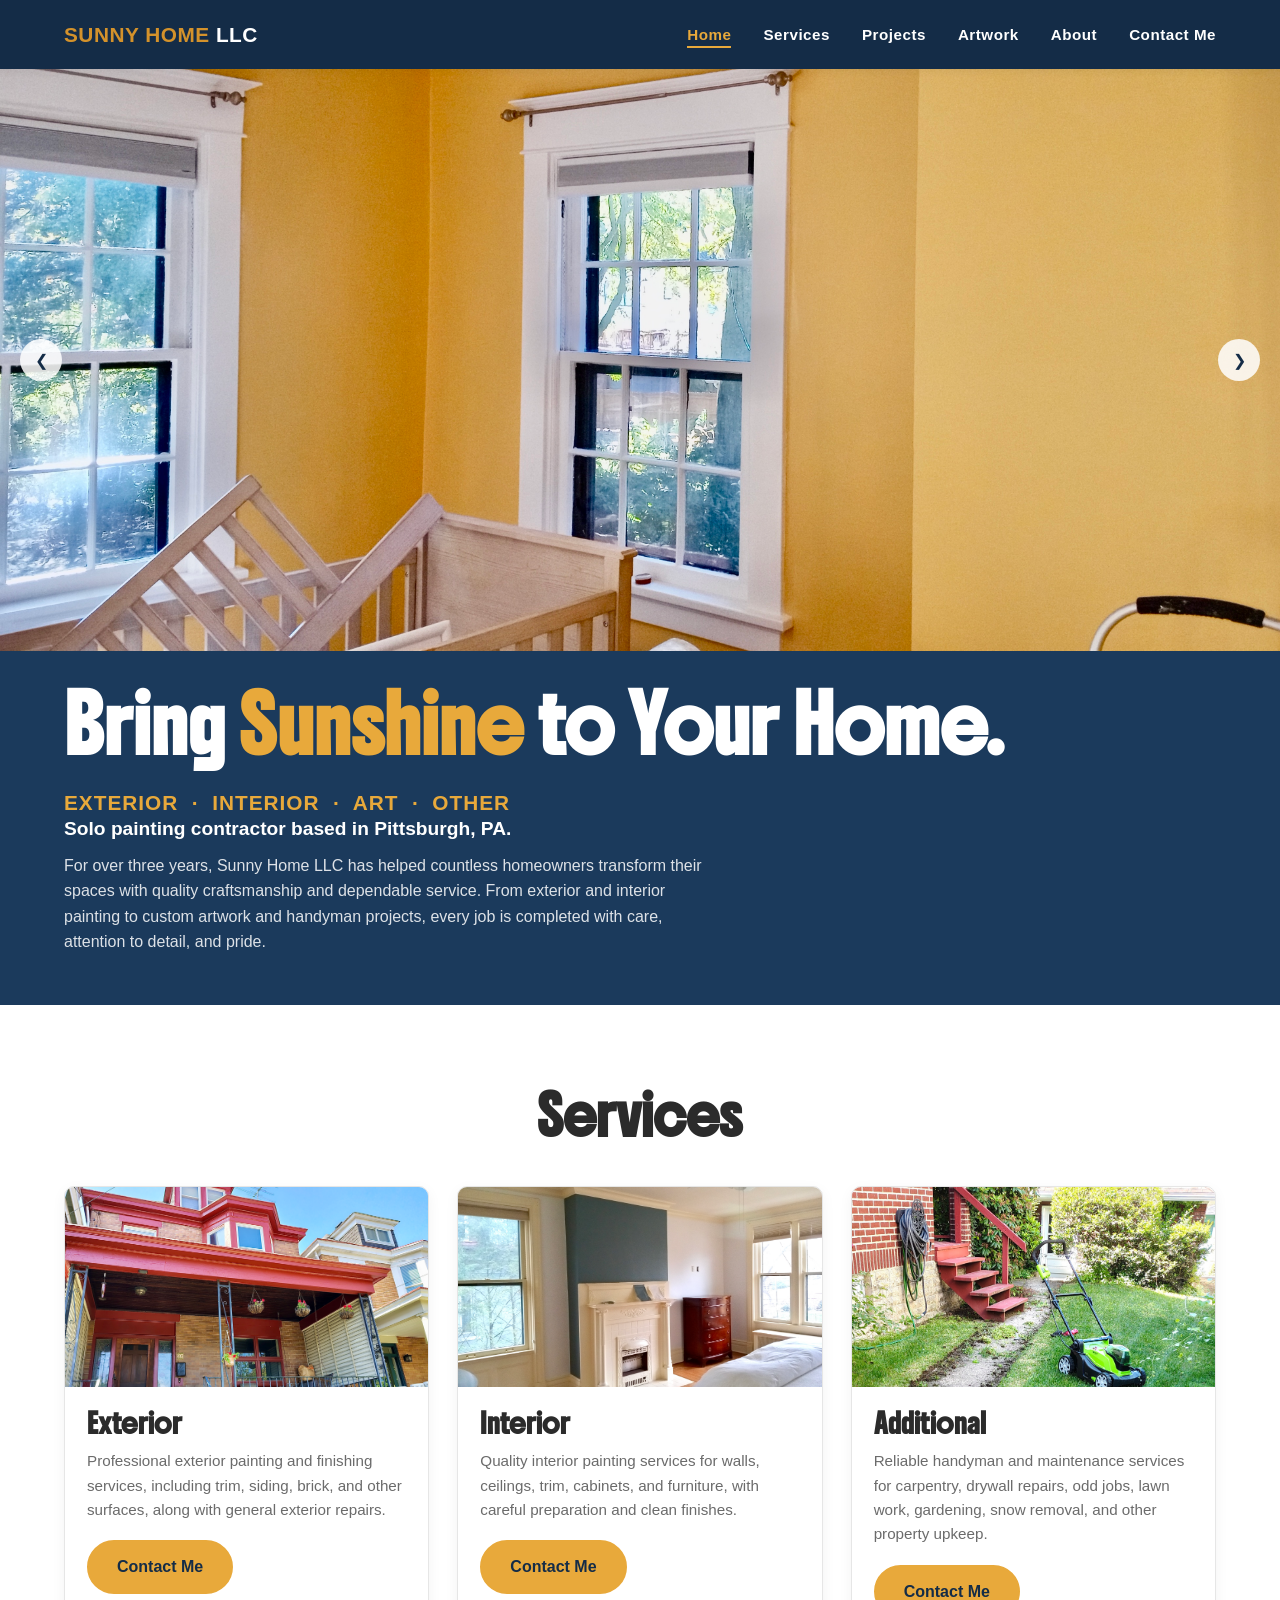
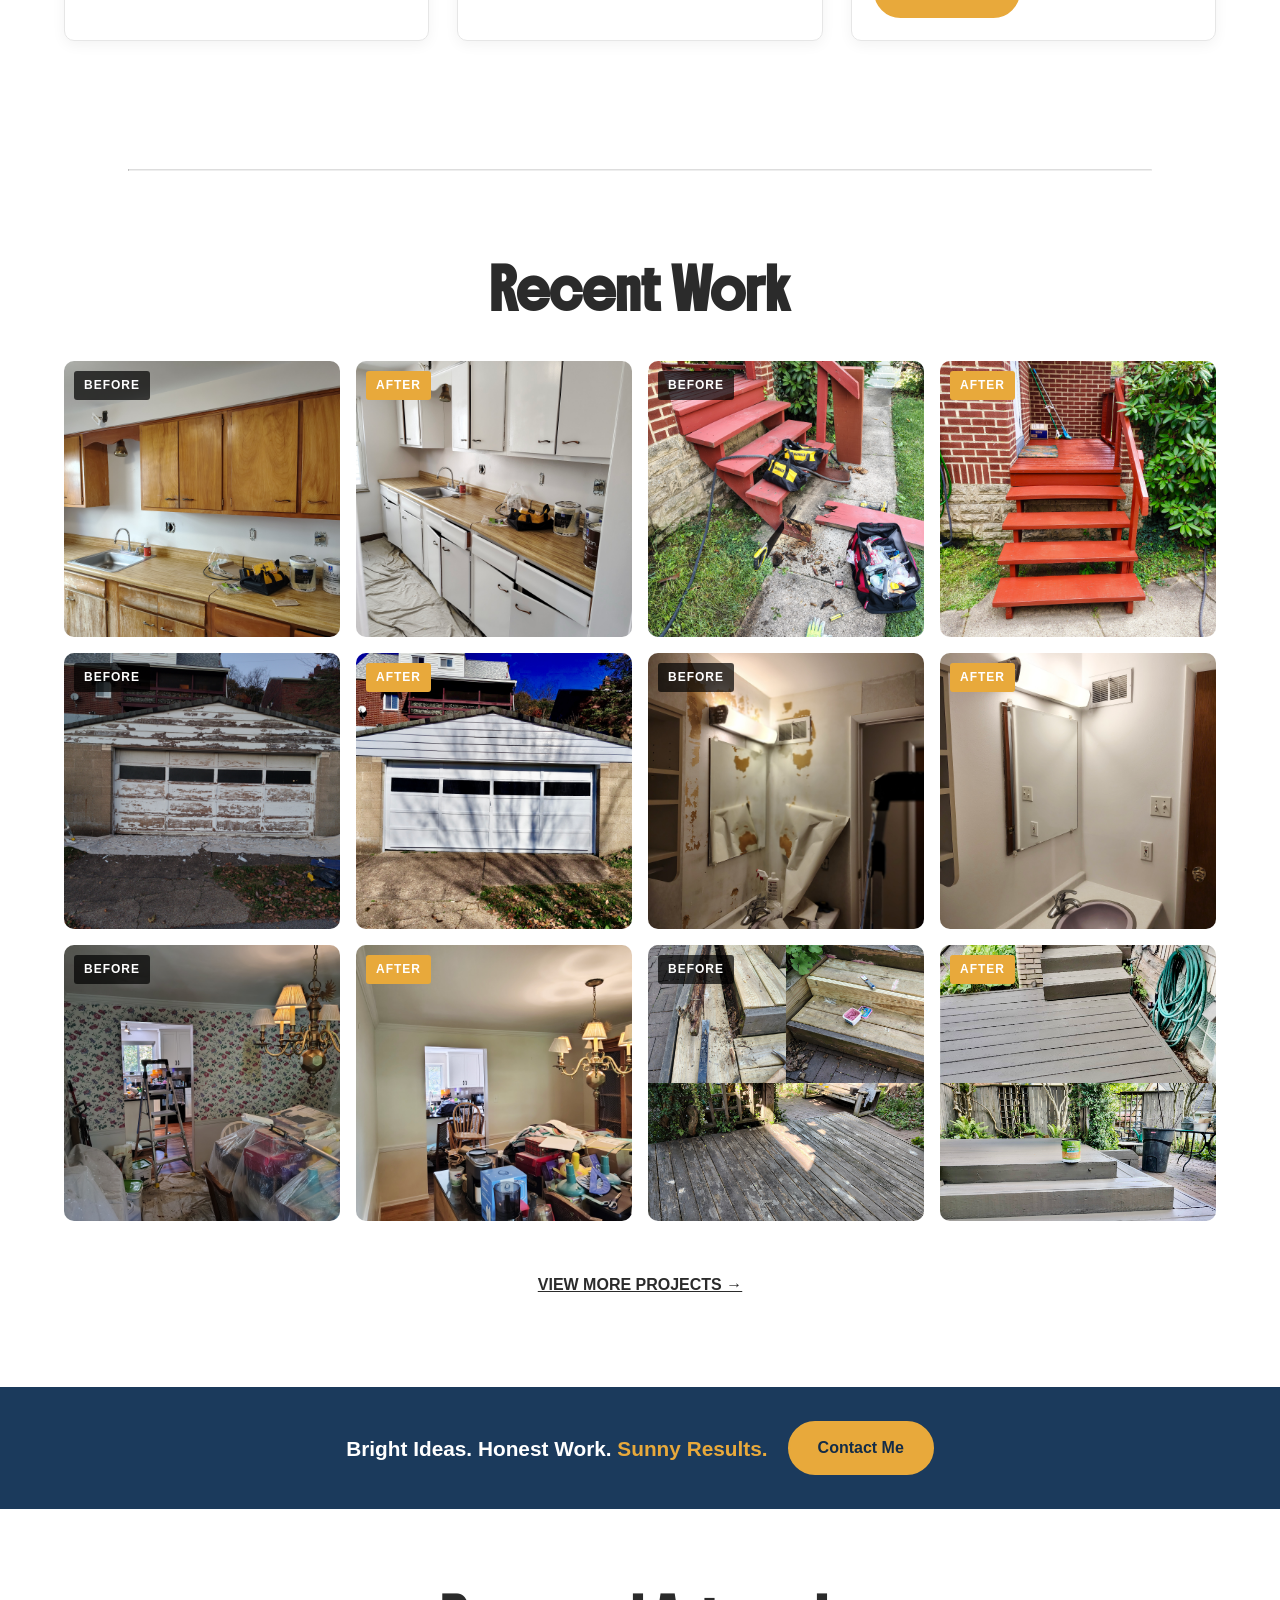
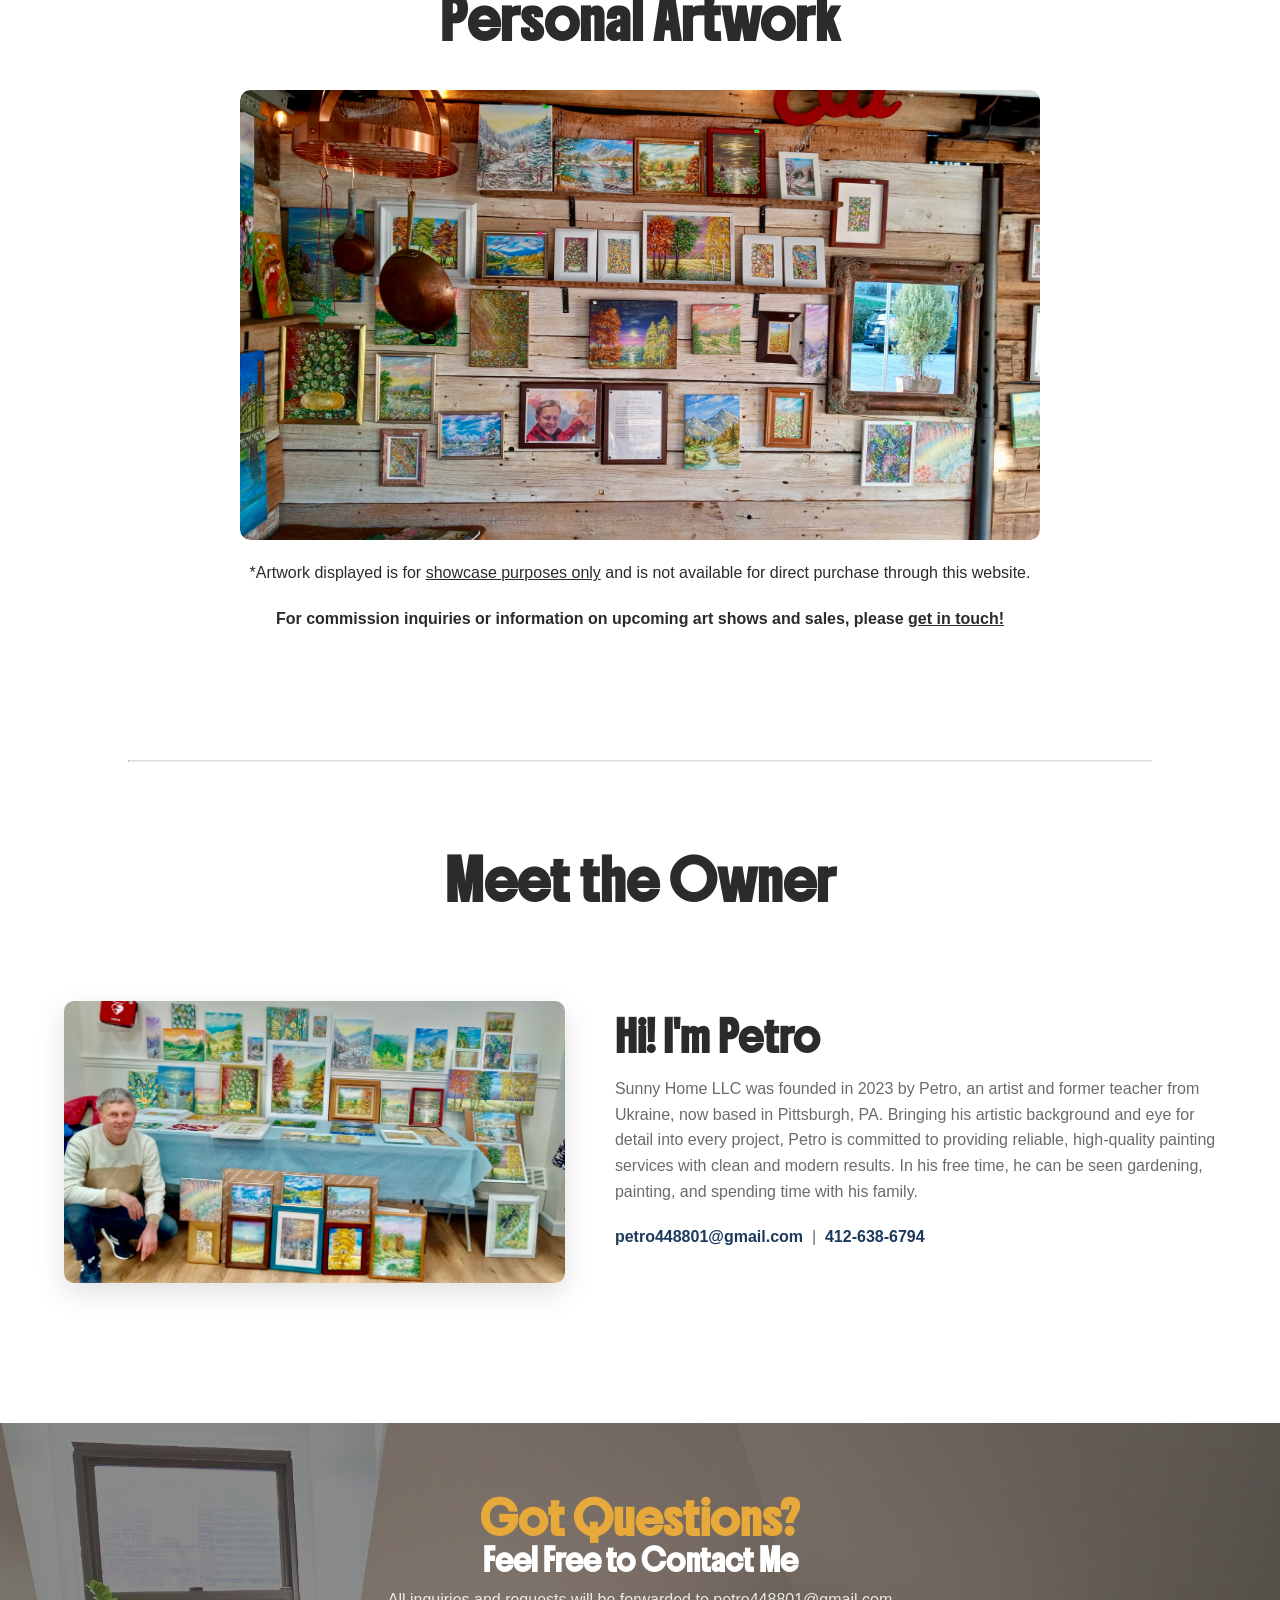
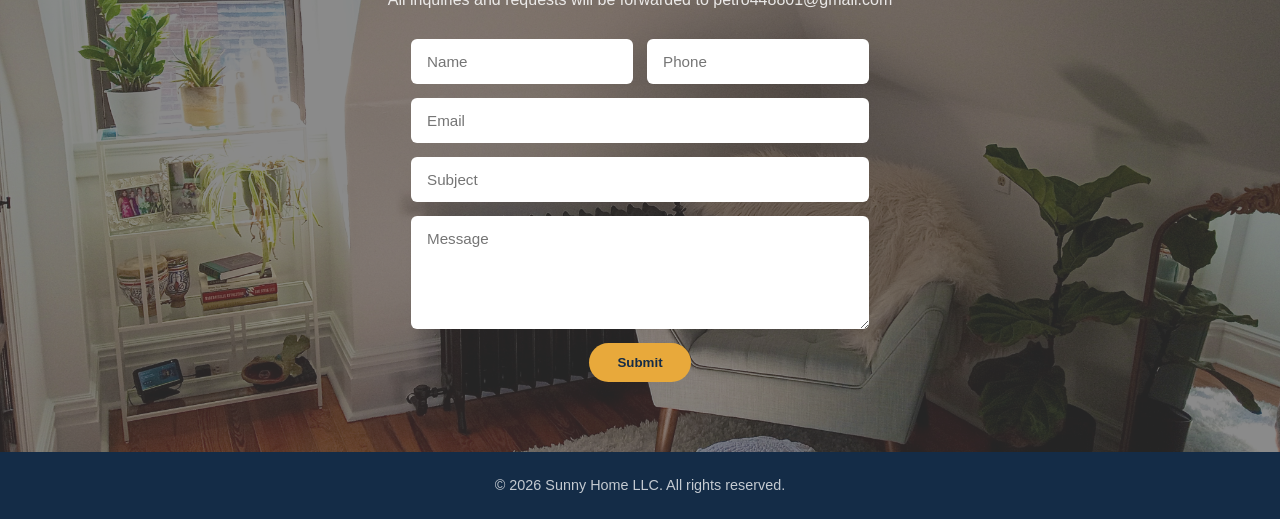
==== commit c858bf8e: "Add link to Artwork page in navigation" ====
--- a/index.html
+++ b/index.html
@@ -28,6 +28,7 @@
           <li><a href="#home" class="active">Home</a></li>
           <li><a href="#services">Services</a></li>
           <li><a href="projects.html">Projects</a></li>
+          <li><a href="artwork.html">Artwork</a></li>
           <li><a href="#about">About</a></li>
           <li><a href="#contact">Contact Me</a></li>
         </ul>
--- a/style.css
+++ b/style.css
@@ -57,7 +57,7 @@
 
 hr {
   display: block;
-  margin: 3em 2em;
+  margin: 3em 8em;
   border-top: 1px solid #ddd;
 }
 
@@ -599,6 +599,7 @@
 .contact-sub {
   margin-bottom: 26px;
   color: rgba(255, 255, 255, 0.85);
+  text-align: center;
 }
 
 /* contact form layout */
@@ -816,6 +817,17 @@
     gap: 16px;
   }
 
+/* white hamburger icon*/
+.menu-toggle span {
+  background: var(--color-white);
+}
+
+/* black mobile navigation links */
+.main-nav a {
+  color: var(--color-text);
+}
+
+
   /* gallery */
   .gallery-grid {
     grid-template-columns: repeat(2, 1fr);
@@ -831,10 +843,32 @@
     flex-direction: column;
   }
 
+  /* wider contact/button form on mobile */
+.contact-form {
+  width: 100%;
+  }
+  
+  .contact-form button {
+  padding: 14px 36px;
+  font-size: 1.05rem;
+  }
   /* cta banner */
   .cta-inner {
     justify-content: center;
     text-align: center;
   }
 
-}
+.cta-inner p {
+  display: flex;
+  flex-direction: column;
+  align-items: center;
+}
+
+hr {
+  margin: 0em 2em;
+}
+#projects hr {
+  margin: 3em 2em;
+  }
+
+}
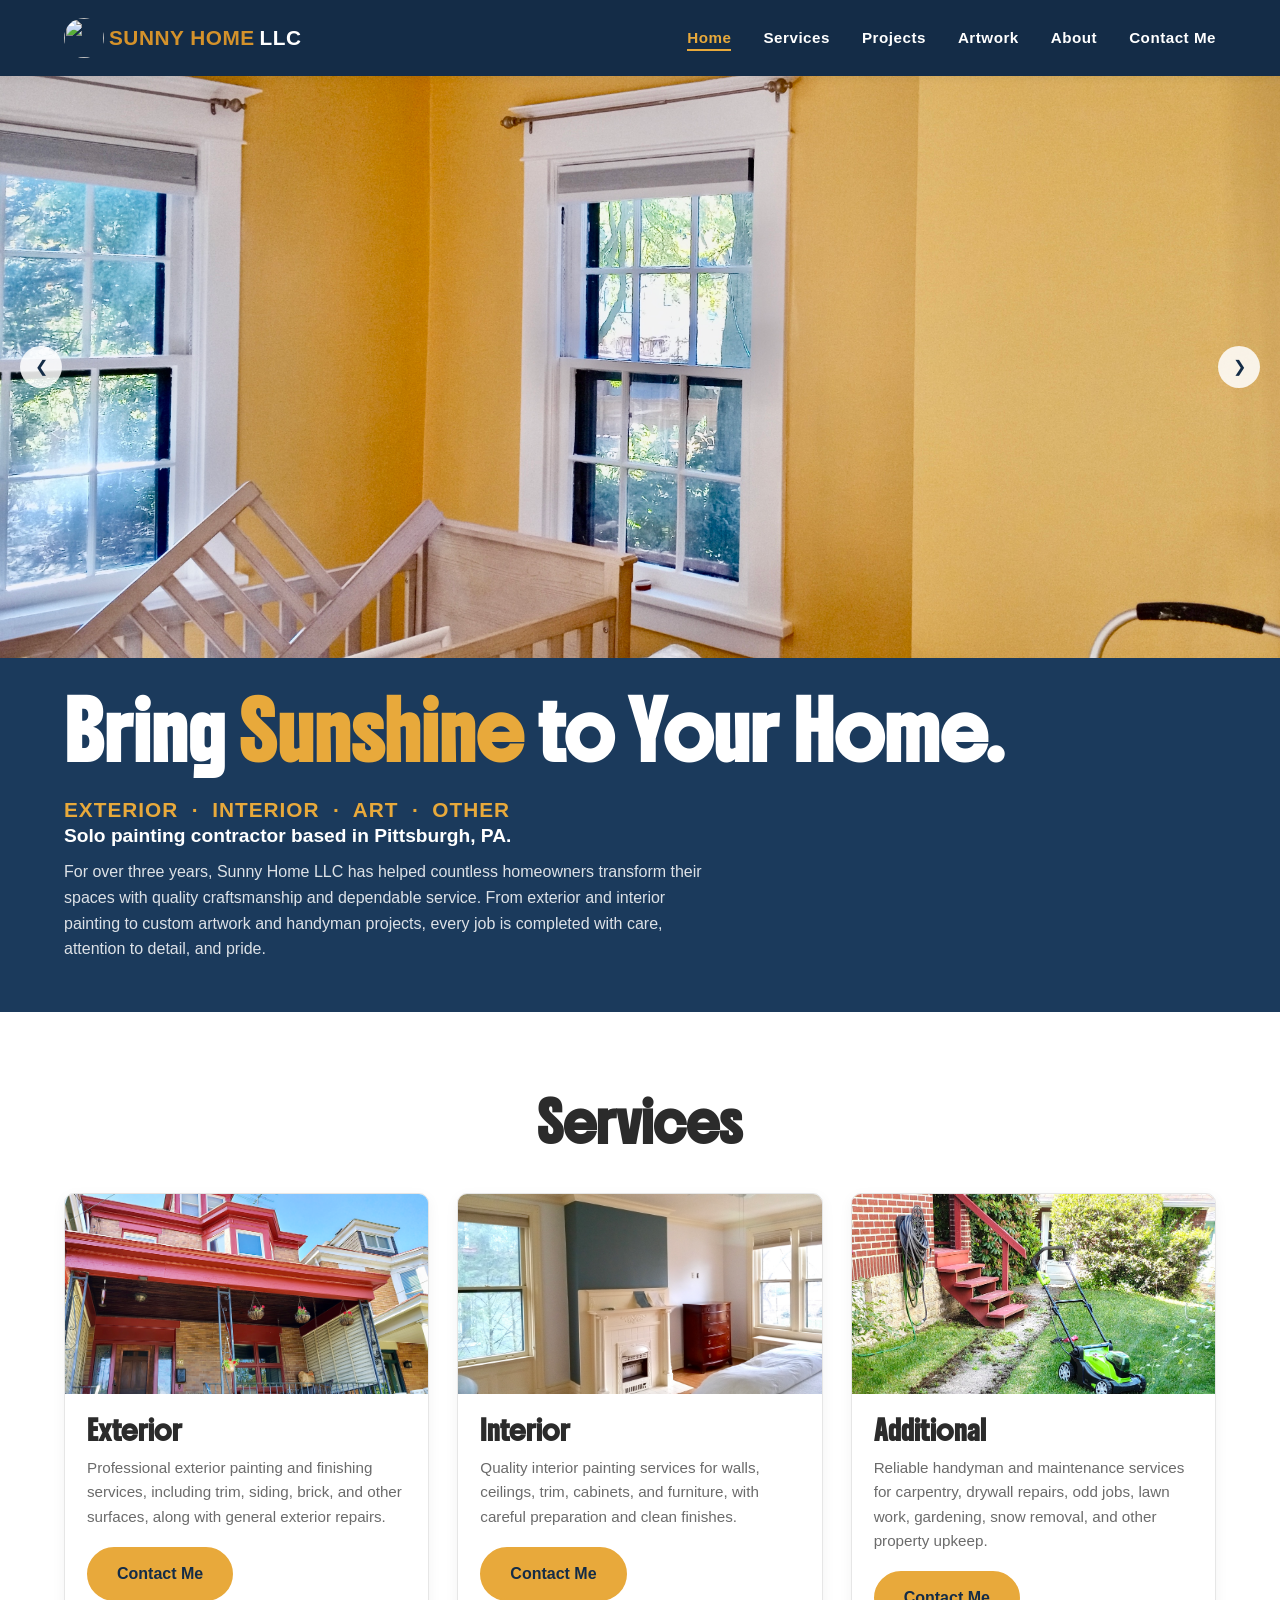
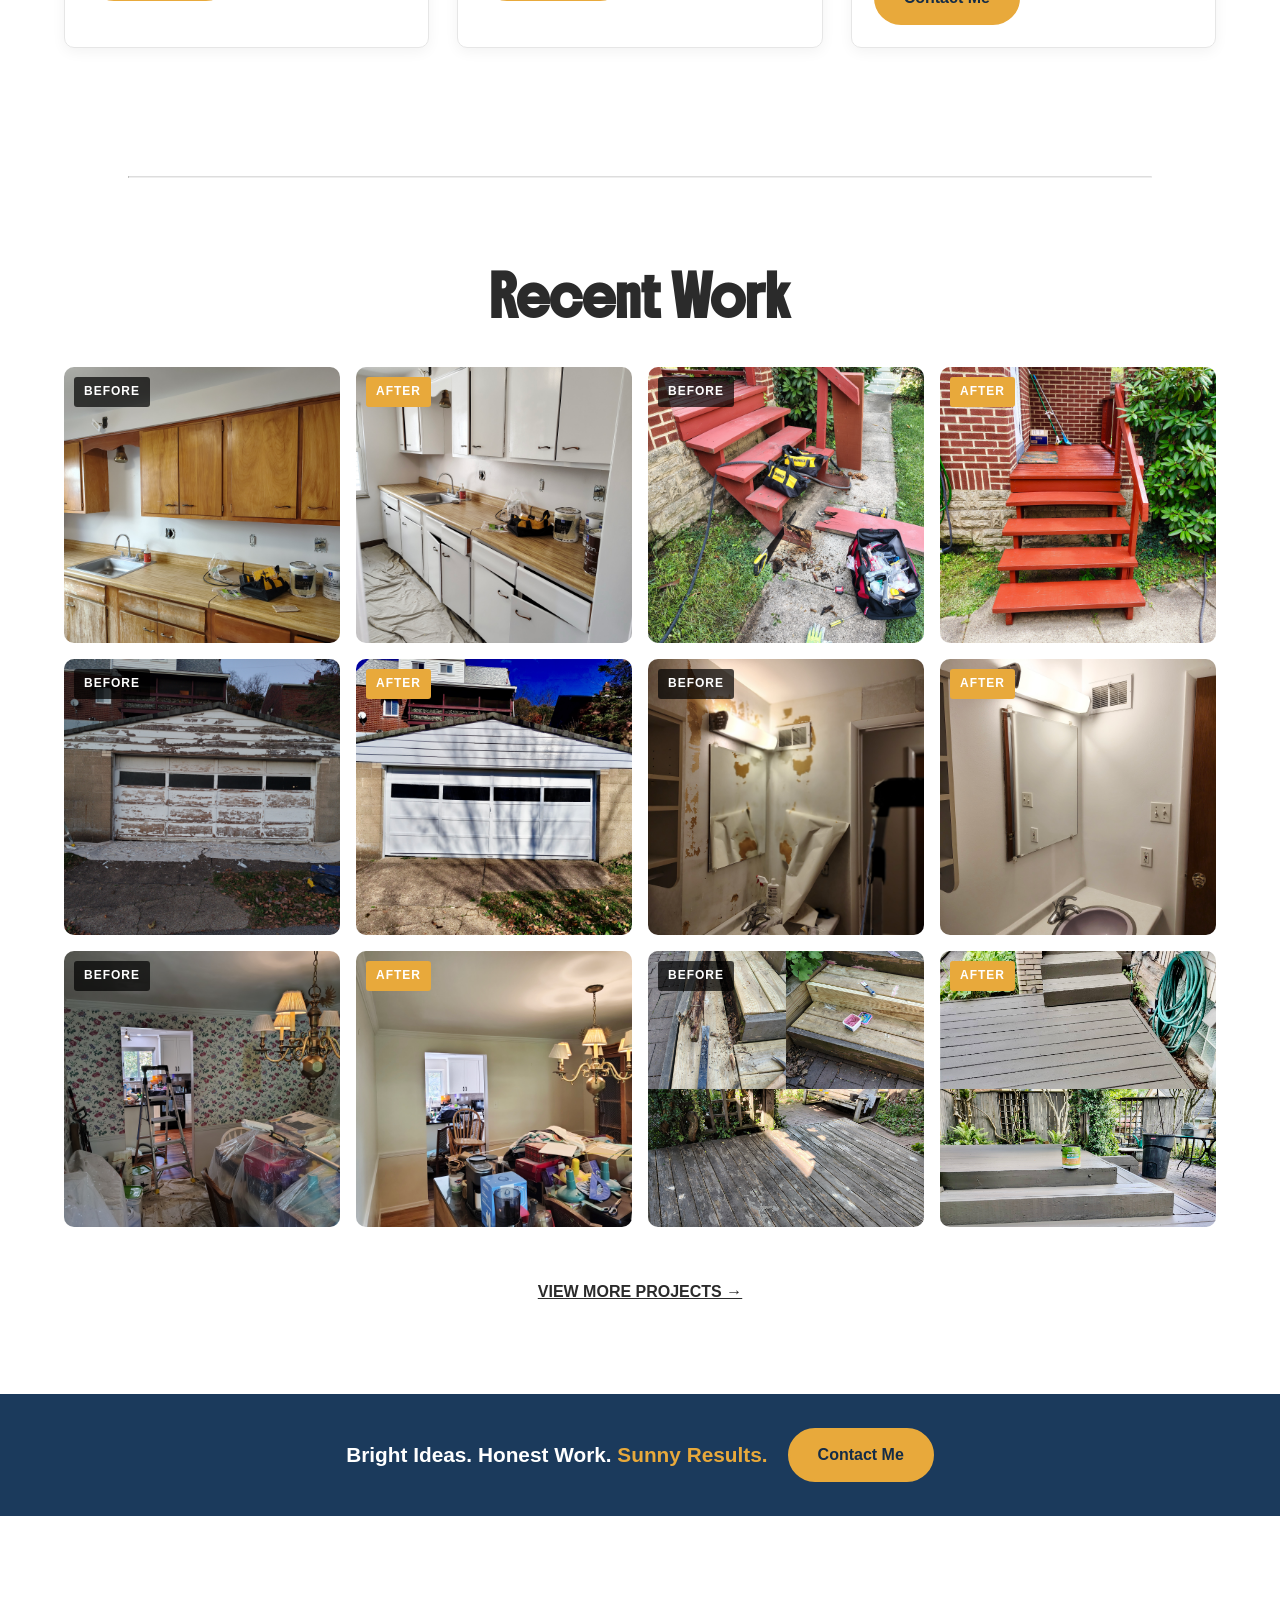
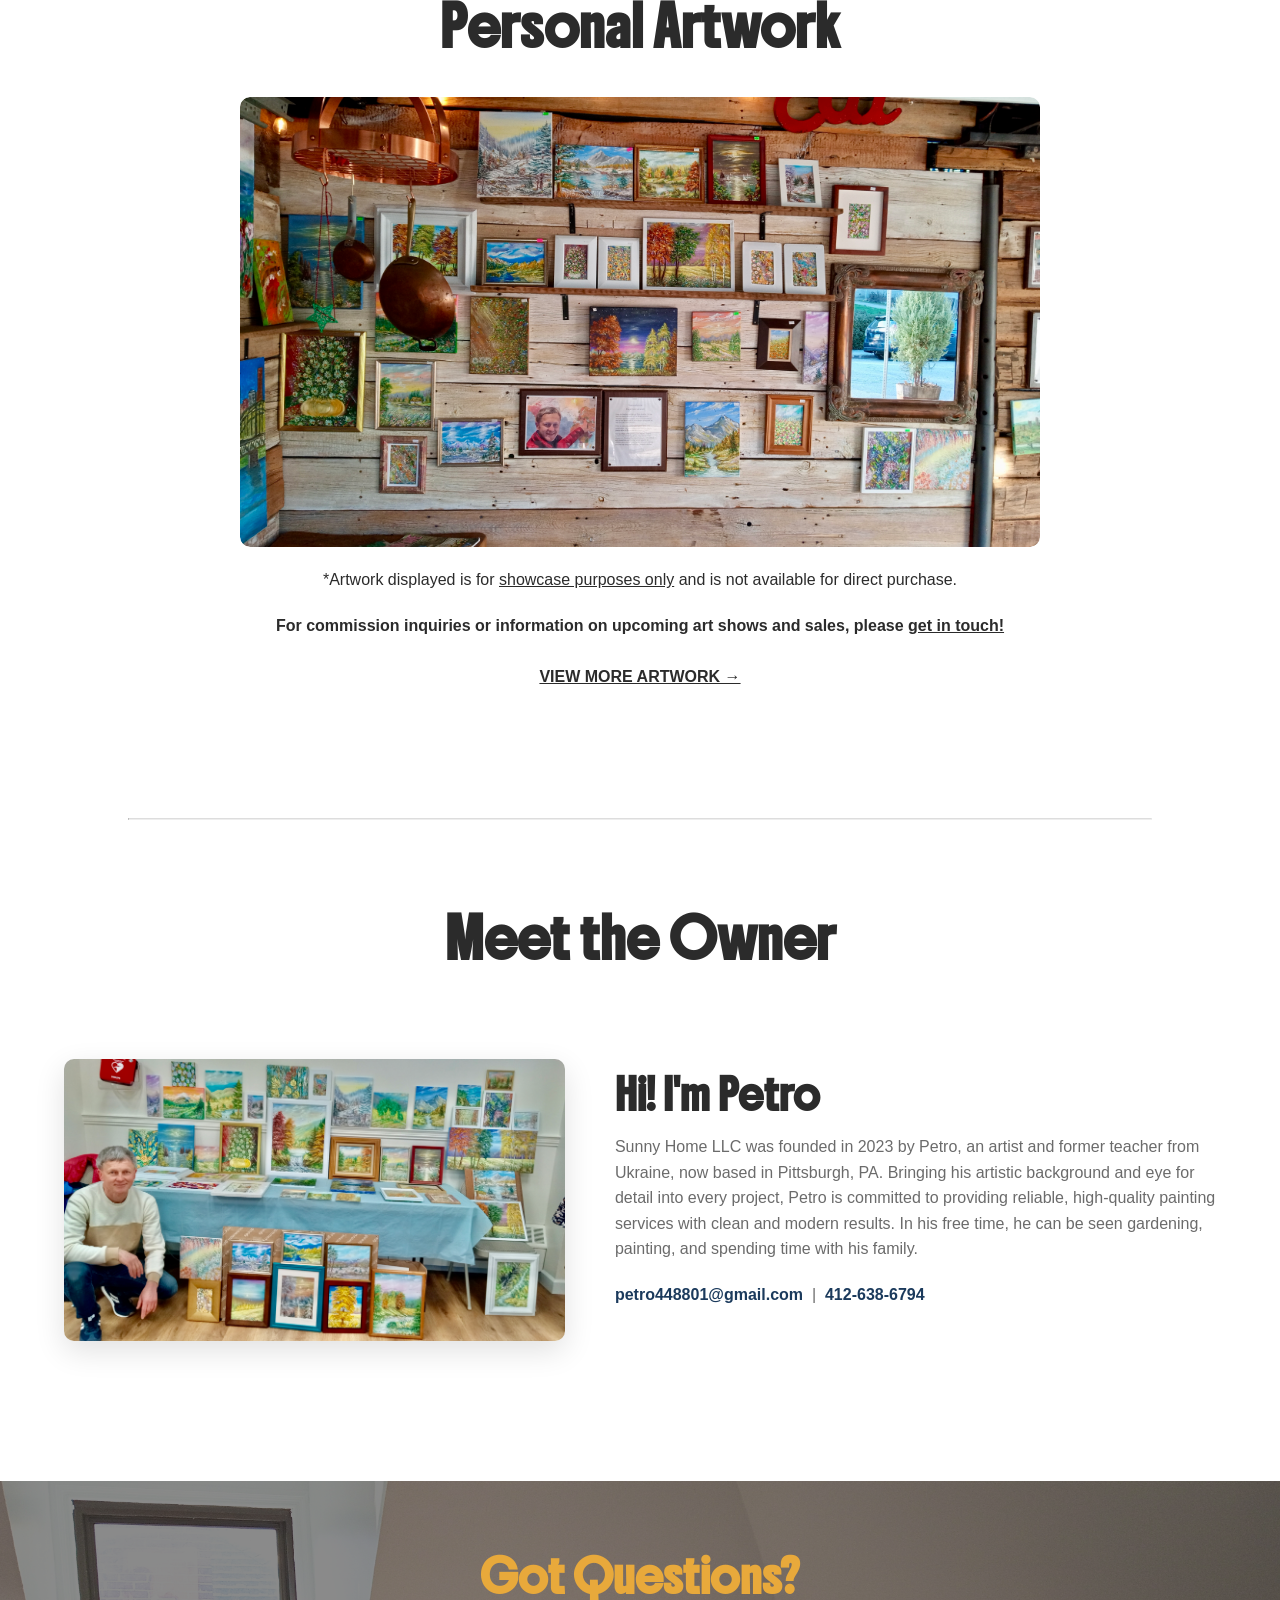
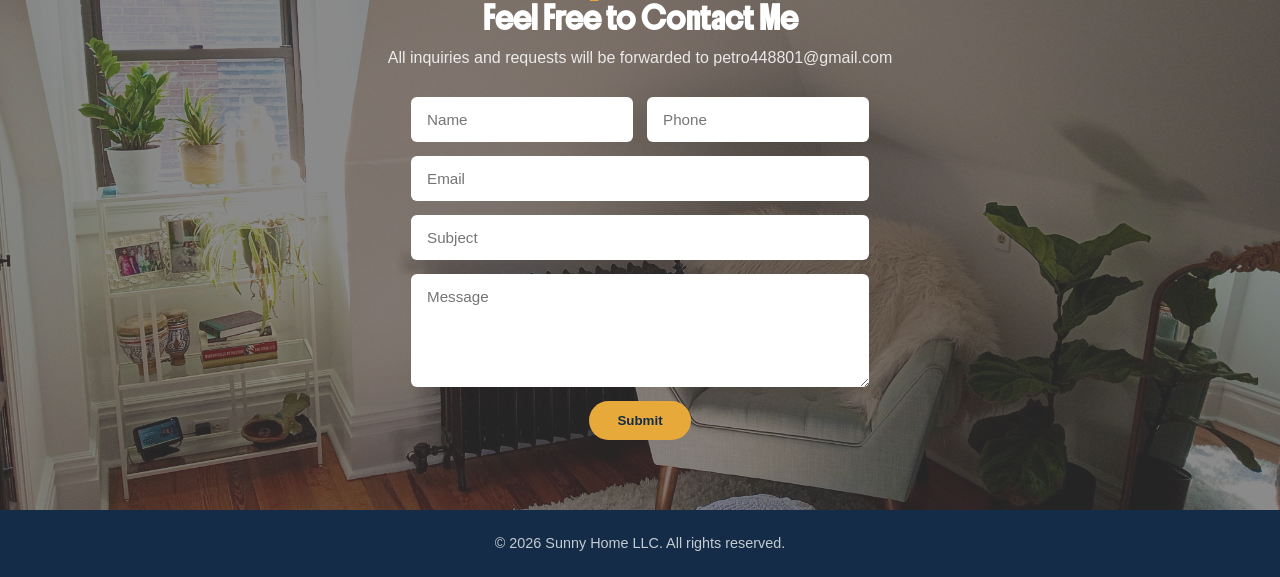
==== commit e9c9e0b3: "Add files via upload" ====
--- a/index.html
+++ b/index.html
@@ -16,7 +16,9 @@
 
   <header class="site-header">
     <div class="header-inner">
-      <a href="#home" class="logo">SUNNY HOME <span>LLC</span></a>
+      <a href="#home" class="logo">
+	<img src="images/branding/SHLLC-Logo-whiteYellow.png" alt="" class="logo-image">
+	SUNNY HOME <span>LLC</span></a>
 
       <!-- hamburger button for mobile -->
       <button class="menu-toggle" id="menuToggle" aria-label="Open menu">
@@ -198,7 +200,7 @@
       </div>
 
         <p class="center-text">
-*Artwork displayed is for <u>showcase purposes only</u> and is not available for direct purchase through this website. 
+*Artwork displayed is for <u>showcase purposes only</u> and is not available for direct purchase. 
         </p>
         <p class="center-text"><strong>
 For commission inquiries or information on upcoming art shows and sales, please <a href="#contact" style="text-decoration: underline;">get in touch!</a></strong>
@@ -206,6 +208,9 @@
     </div>
 
   </div>
+<br>
+        <p class ="center-text"><strong> <a href="artwork.html" style="text-decoration: underline;">VIEW MORE ARTWORK &#8594;</a></strong>
+        </p>
 </section>
 
 
--- a/style.css
+++ b/style.css
@@ -89,6 +89,19 @@
   margin-bottom: 40px;
 }
 
+/* logo */
+.logo {
+  display: flex;
+  align-items: center;
+  gap: 5px;
+}
+
+.logo-image {
+  width: 40px;
+  height: 40px;
+  object-fit: contain;
+  border-radius: 50%;
+}
 
 /* BUTTONS */
 
@@ -750,6 +763,32 @@
 }
 
 
+/* ARTWORK PAGE */
+
+/* artwork banner */
+.artwork-banner {
+  height: 180px;
+  background:
+    linear-gradient(rgba(0, 0, 0, 0.55), rgba(0, 0, 0, 0.55)),
+    url('images/artwork/homeArtworkManyPaintings1.jpg') center 20% / cover no-repeat;
+}
+
+.artwork-banner-overlay {
+  width: 100%;
+  height: 100%;
+  display: flex;
+  align-items: center;
+  justify-content: center;
+}
+
+.artwork-banner h1 {
+  font-family: var(--font-heading);
+  color: var(--color-white);
+  font-size: clamp(2rem, 4vw, 3rem);
+  text-align: center;
+}
+
+
 /* FOOTER */
 
 .site-footer {
@@ -843,15 +882,6 @@
     flex-direction: column;
   }
 
-  /* wider contact/button form on mobile */
-.contact-form {
-  width: 100%;
-  }
-  
-  .contact-form button {
-  padding: 14px 36px;
-  font-size: 1.05rem;
-  }
   /* cta banner */
   .cta-inner {
     justify-content: center;
@@ -864,9 +894,19 @@
   align-items: center;
 }
 
+/* wider contact form on mobile */
+.contact-form {
+  width: 100%;
+}
+
+.contact-form button {
+  padding: 14px 36px;
+  font-size: 1.05rem;
+}
 hr {
   margin: 0em 2em;
 }
+
 #projects hr {
   margin: 3em 2em;
   }
